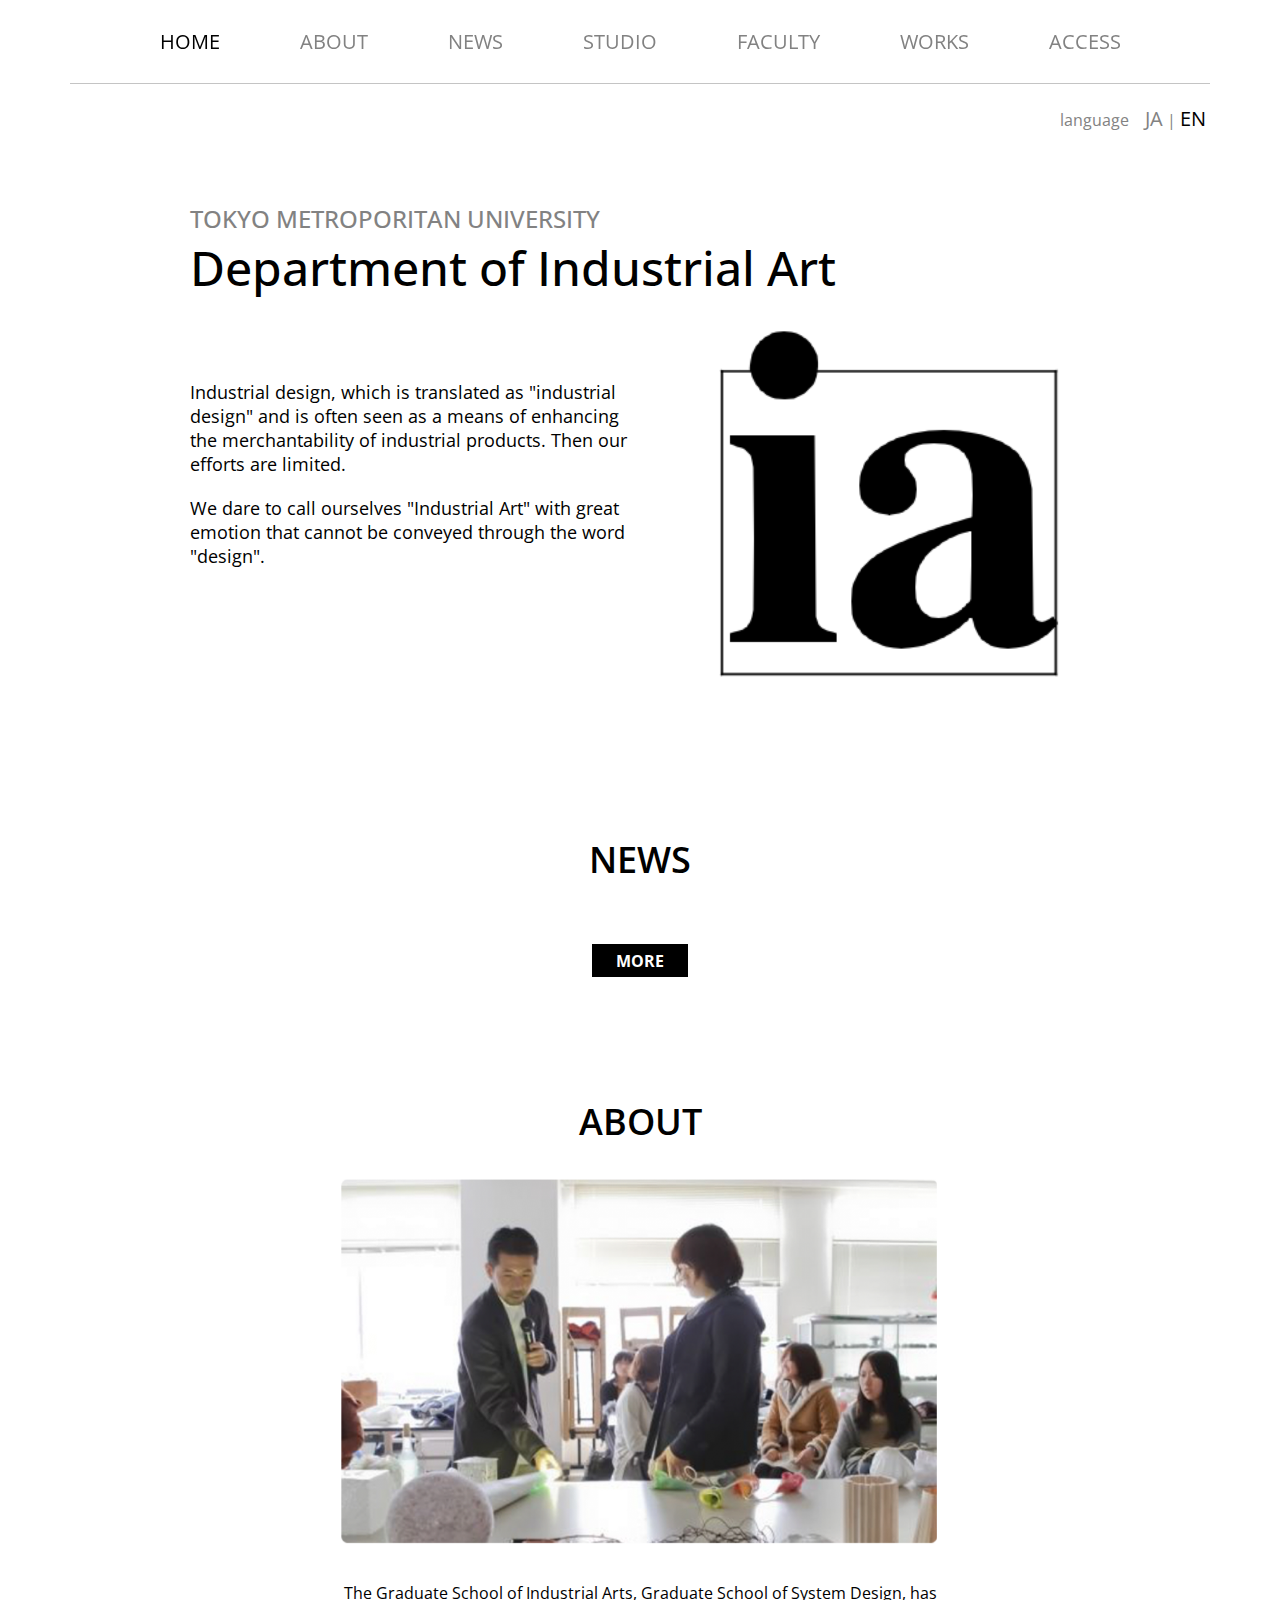
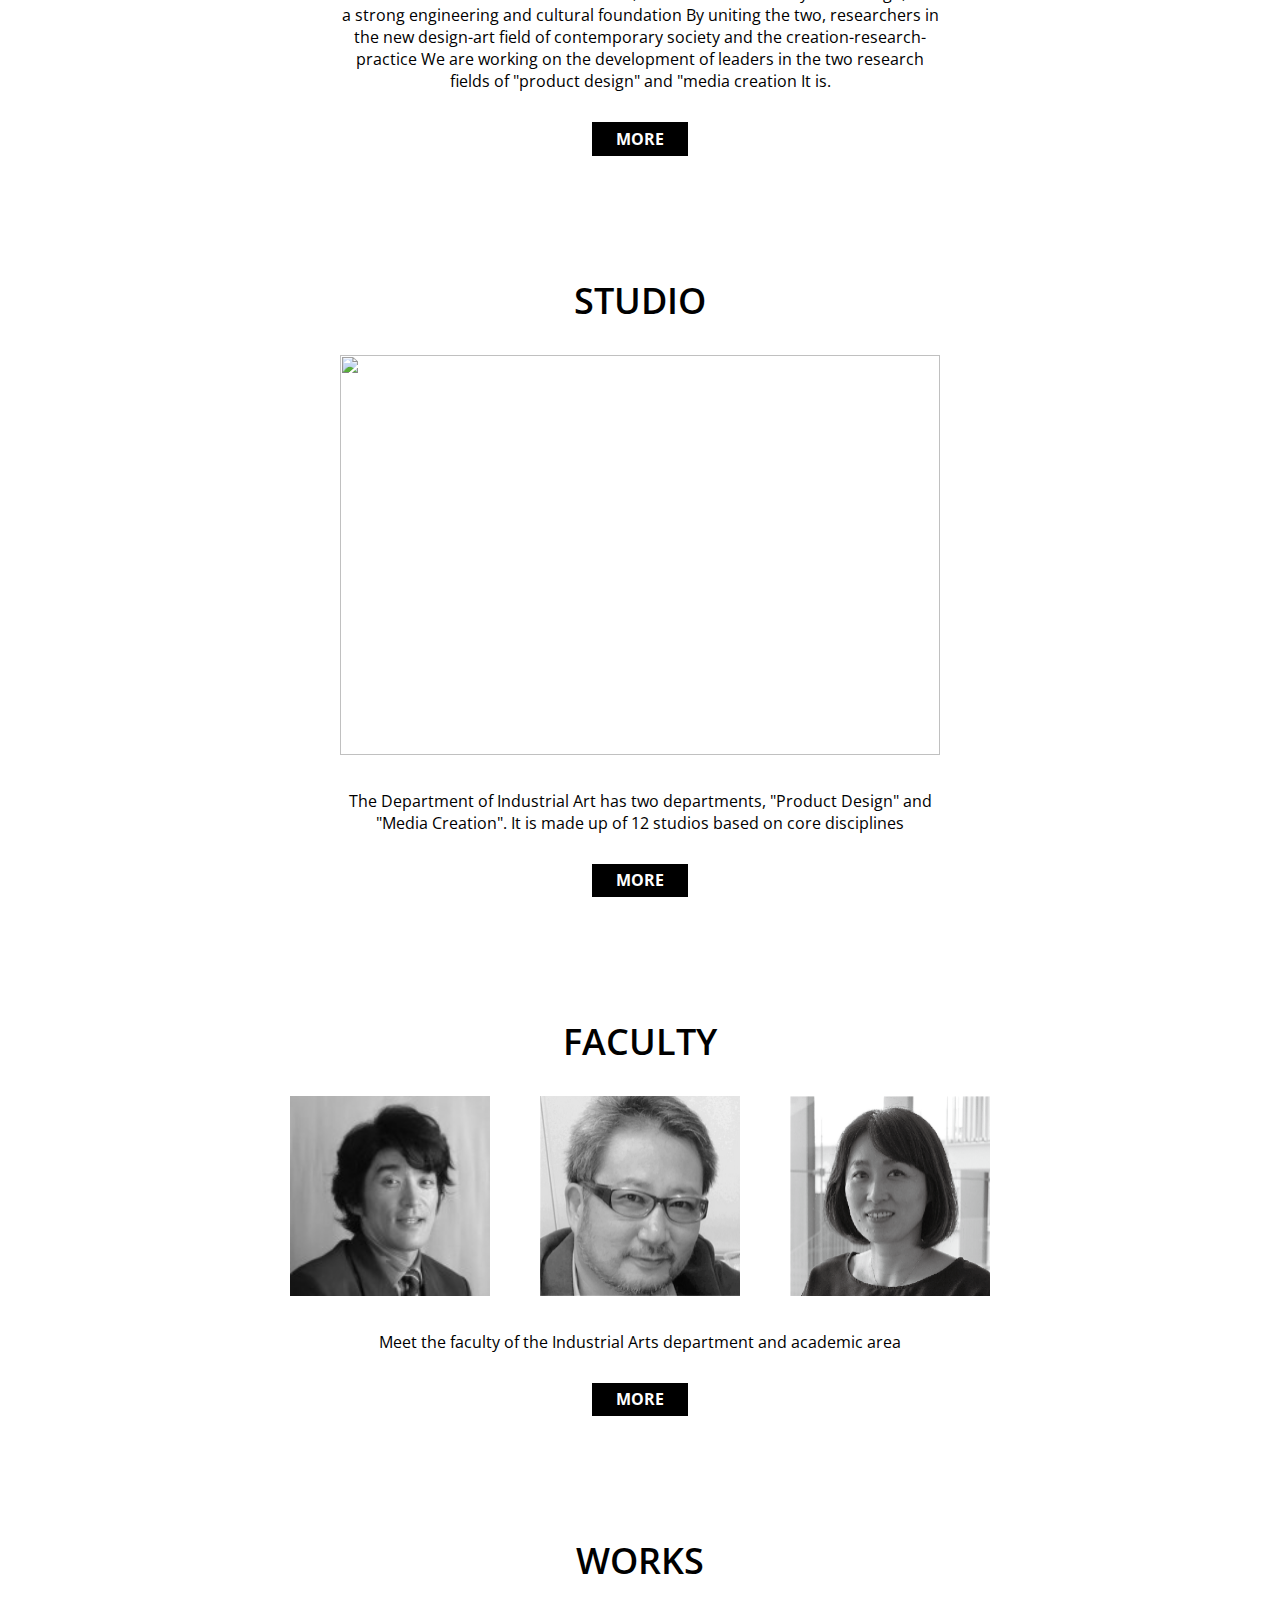
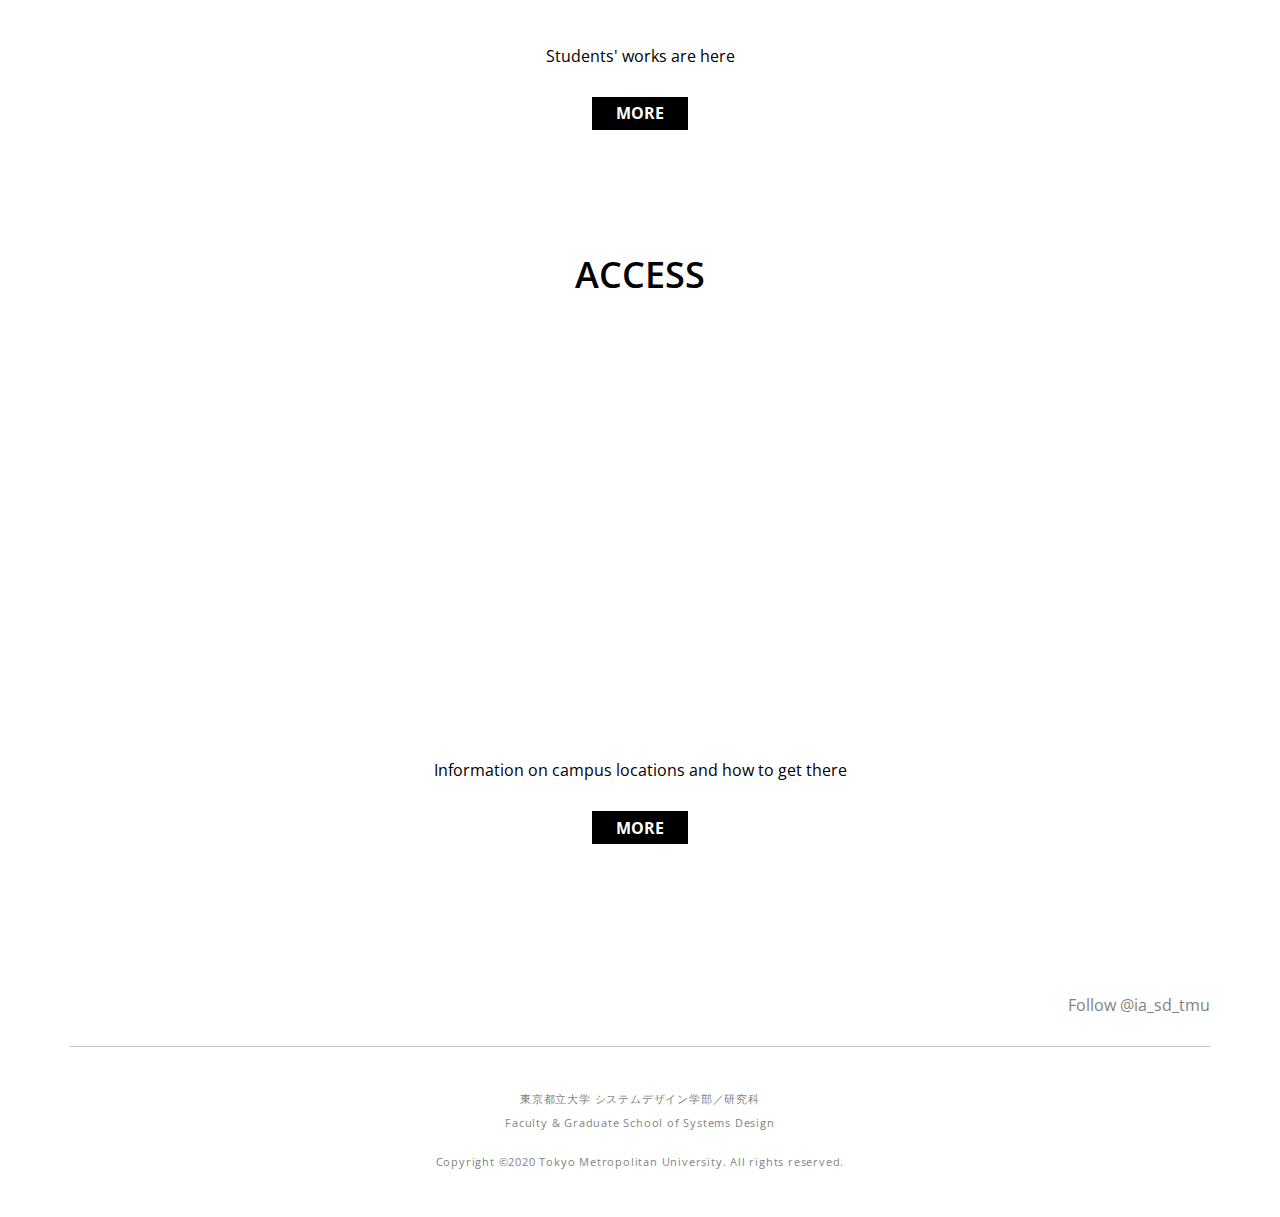
==== docs/index-en.html @ 3c2b4527 "Initial commit" ====
<!DOCTYPE html>
<html lang="ja">

<head prefix="og: http://ogp.me/ns# fb: http://ogp.me/ns/fb# website: http://ogp.me/ns/websaite#">
  <meta charset="utf-8">
  <title>Tokyo Metoroporitan University Department of Industrial Art</title>
  <link rel="stylesheet" href="styles/styles.css">
  <link rel="stylesheet" href="styles/news.css">
  <link rel="stylesheet" href="styles/home.css">

  <meta property="og:url" content="https://sumikko-mountain.github.io/redesign-ia/" />
  <meta property="og:type" content="website" />
  <meta property="og:title" content="東京都立大学インダストリアルアート学科" />
  <meta property="og:description" content="東京都立大学インダストリアルアート学科のオリジナルサイトです。在学生が制作・運営をしています。" />
  <meta property="og:site_name" content="東京都立大学インダストリアルアート学科" />
  <meta property="og:image" content="http://industrial-art.sd.tmu.ac.jp/images/studio-images/vc1.jpg" />

  <meta property="fb:app_id" content="278510070190115" />

  <meta name="twitter:card" content="summary_large_image" />
  <meta name="twitter:site" content="@ia_sd_tmu" />
  <meta name="twitter:player" content="@ia_sd_tmu" />
  <!--favicon-->
  <link rel="icon" href="./img/favicon.ico" />
  <link rel="apple-touch-icon" href="./img/favicons/apple-touch-icon-180x180.png" sizes="180x180">
  <link rel="icon" type="image/png" href="./img/favicons/android-chrome-192x192.png" sizes="192x192">

  <meta name="viewport" content="initial-scale=1,maximum-scale=1,user-scalable=no" />
  <script src="https://api.mapbox.com/mapbox-gl-js/v1.11.0/mapbox-gl.js"></script>
  <link href="https://api.mapbox.com/mapbox-gl-js/v1.11.0/mapbox-gl.css" rel="stylesheet" />
  <script src=" js/lottie.min.js"></script>
</head>

<body>
  <main>

    <header id="header" class="header">
      <ul class="nav-list">
        <li class="nav-list-item"><a class="here" href="./index-en.html">HOME</a></li>
        <li class="nav-list-item"><a href="./about-en.html">ABOUT</a></li>
        <li class="nav-list-item"><a href="./news-en.html">NEWS</a></li>
        <li class="nav-list-item"><a href="./studio-en.html">STUDIO</a></li>
        <li class="nav-list-item"><a href="./faculty-en.html">FACULTY</a></li>
        <li class="nav-list-item"><a href="./works-en.html">WORKS</a></li>
        <li class="nav-list-item"><a href="./access-en.html">ACCESS</a></li>
      </ul>
    </header>

    <section class="contents" style="opacity: 1;">

      <div class="language">
        <span id="language-text">language</span><a href="./index.html">JA</a><span>|</span><a class="here"
          href="./index_en.html">EN</a>
      </div>

      <div class="top-title">
        <h4>TOKYO METROPORITAN UNIVERSITY</h4>
        <h1>Department of Industrial Art</h1>
      </div>

      <!--introduction-->

      <div id="introduction">
        <div id="intro-sentense">
          <p>Industrial design, which is translated as "industrial design" and is often seen as a means of enhancing the
            merchantability of industrial products. Then our efforts are limited.</p>
          <p>We dare to call ourselves "Industrial Art" with great emotion that cannot be conveyed through the word
            "design".</p>
        </div>
        <div id="top-logo-image">
          <p><img src="./img/relogo.png" width=400px height=auto>
        </div>

      </div>



      <!--NEWS-->
      <div class="eachSection">
        <h2 class="sectionTitle">NEWS</h2>


        <div class="flexBox_topNews" id="newsDiv"></div>

        <div class="moreButton">
          <a href="./news-en.html" class="btn-flat-simple">MORE</a>
        </div>
      </div>

      <!--ABOUT-->
      <div class="eachSection">
        <h2 class="sectionTitle">ABOUT</h2>

        <div class="top-img">
          <img src="./img/currentSite_imgs/about/newreserch.png" width=600px></div>
        <p class="sectionDescription">
          The Graduate School of Industrial Arts, Graduate School of System Design, has a strong engineering and
          cultural foundation By uniting the two, researchers in the new design-art field of contemporary society and
          the creation-research-practice We are working on the development of leaders in the two research fields of
          "product design" and "media creation It is.
        </p>
        <div class="moreButton">
          <a href="./about-en.html" class="btn-flat-simple">MORE</a>
        </div>
      </div>


      <!--STUDIO-->
      <div class="eachSection">
        <h2 class="sectionTitle">STUDIO</h2>
        <div class="top-img">


          <div class="studio-slide">
            <img id="studioShow-1" class="fadeout" style="position:absolute;"
              src="https://industrial-art.sd.tmu.ac.jp/images/studio-images/ed1.png" width="600" height="400">
            <img id="studioShow-2" class="fadein" src="https://industrial-art.sd.tmu.ac.jp/images/studio-images/es2.png"
              width="600" height="400">
          </div>

        </div>
        <p class="sectionDescription">The Department of Industrial Art has two departments, "Product Design" and "Media
          Creation". It is made up of 12 studios based on core disciplines</p>
        <div class="moreButton"><a href="./studio-en.html" class="btn-flat-simple">MORE</a></div>
      </div>
      <!--FACULTY -->
      <div class="eachSection">
        <h2 class="sectionTitle">FACULTY</h2>

        <div class="faculty-slide-container">
          <div class="faculty-slide">
            <img id="idshow1-1" class="fadeout" style="position:absolute;"
              src="./img/currentSite_imgs/faculty/kusumi.jpg" width="200" height="200">
            <img id="idshow1-2" class="fadein" src="./img/currentSite_imgs/faculty/kusumi.jpg" width="200" height="200">
          </div>

          <div class="faculty-slide">
            <img id="idshow2-1" class="fadeout" style="position:absolute;"
              src="./img/currentSite_imgs/faculty/kusumi.jpg" width="200" height="200">
            <img id="idshow2-2" class="fadein" src="./img/currentSite_imgs/faculty/kusumi.jpg" width="200" height="200">
          </div>

          <div class="faculty-slide">
            <img id="idshow3-1" class="fadeout" style="position:absolute;"
              src="./img/currentSite_imgs/faculty/kusumi.jpg" width="200" height="200">
            <img id="idshow3-2" class="fadein" src="./img/currentSite_imgs/faculty/kusumi.jpg" width="200" height="200">
          </div>

        </div>


        <p class="sectionDescription">Meet the faculty of the Industrial Arts department and academic area</p>

        <div class="moreButton">
          <a href="./faculty-en.html" class="btn-flat-simple">MORE</a>
        </div>
      </div>

      <!--WORKS-->
      <div class="eachSection">
        <h2 class="sectionTitle">WORKS</h2>
        <div class="flexBox_topWorks" id="worksDiv"></div>
        <p class="sectionDescription">Students' works are here</p>
        <div class="moreButton">
          <a href="./works-en.html" class="btn-flat-simple">MORE</a>
        </div>

      </div>

      <!--ACCESS-->
      <div class="eachSection">
        <h2 class="sectionTitle">ACCESS</h2>
        <div id="accessMapcantainer">
          <div id="map"></div>
        </div>
        <p class="sectionDescription">Information on campus locations and how to get there</p>
        <script>
          mapboxgl.accessToken = 'pk.eyJ1IjoibW9lY28wOSIsImEiOiJja2JjZjEweDQwMWFoMnJud2N6M3N4Z2c2In0.cfn_JZgFwQgheoCiYBgFZQ';
          var map = new mapboxgl.Map({
            container: 'map',
            style: 'mapbox://styles/moeco09/ckbftkk4s1ufj1jmtr4hw3c6u',
            center: [139.366468, 35.661579],
            zoom: 15
          });

          var marker = new mapboxgl.Marker()
            .setLngLat([139.366468, 35.661579])
            .addTo(map);

        </script>
        <div class="moreButton">
          <a href="./access-en.html" class="btn-flat-simple">MORE</a>
        </div>
      </div>


      <div class="ia-twitter">
        <a href="https://twitter.com/ia_sd_tmu?ref_src=twsrc%5Etfw" class="twitter-follow-button" data-lang="en"
          data-show-count="false">Follow @ia_sd_tmu</a>
        <script async src="https://platform.twitter.com/widgets.js" charset="utf-8"></script>
      </div>

      <footer>
        <section class="en">
          <p class="ja">東京都立大学 システムデザイン学部／研究科</p>
          <p class="sd">Faculty &amp; Graduate School of Systems Design</p><a class="sd"
            href="https://www.tmu.ac.jp/">Copyright ©2020 Tokyo Metropolitan University. All rights reserved.</a>
        </section>
      </footer>
    </section>
  </main>

  <!--topに戻る-->
  <div id="js-scroll-fadein" class="js-scroll-fadein arrow">
    <img id="view" src="./img/icon/GOtoTOP/GOtoTOP_icon_White.png" width=80px height=auto>

  </div>


  <!--最後にJSの読み込み　getElementとかCreateとかしてるから最後じゃないとまずいの-->
  <script src="js/home-en.js"></script>
  <script src="js/index.js"></script>

</body>

</html>
---- docs/styles/styles.css ----
/*ここから共通設定*/
 @charset "UTF-8";


 @import url('https://fonts.googleapis.com/css2?family=M+PLUS+1p:wght@100;300;400;500;700;800;900&display=swap');
 @import url('https://fonts.googleapis.com/css2?family=Open+Sans:wght@300;400;600;700;800&display=swap');

 /* http://meyerweb.com/eric/tools/css/reset/ 
    v2.0 | 20110126
    License: none (public domain)
 */
 
 /*デフォルトの設定があるとスタイリング時にわかりにくいので、こちらとりあえず削除します*/
 html, body, div, span, applet, object, iframe,
 h1, h2, h3, h4, h5, h6, p, blockquote, pre,
 a, abbr, acronym, address, big, cite, code,
 del, dfn, em, img, ins, kbd, q, s, samp,
 small, strike, strong, sub, sup, tt, var,
 b, u, i, center,
 dl, dt, dd, ol, ul, li,
 fieldset, form, label, legend,
 table, caption, tbody, tfoot, thead, tr, th, td,
 article, aside, canvas, details, embed,
 figure, figcaption, footer, header, hgroup,
 menu, nav, output, ruby, section, summary,
 time, mark, audio, video {
   margin: 0;
   padding: 0;
   border: 0;
   font-size: 100%;
   font: inherit;
   vertical-align: baseline; }
 
 /* HTML5 display-role reset for older browsers */
 article, aside, details, figcaption, figure,
 footer, header, hgroup, menu, nav, section {
   display: block; }
 
 
 /*各種見出しとかタグのデフォルト設定*/
 h1 {
     font-size: 48px;
     font-weight: 300;
     color: #000;
   }

   h2.sectionTitle {
       font-weight: 600;
       font-size: 36px;
       color: #000;
       margin:20px 0 30px 0;
     }
   h1.page-title{
    margin-bottom:40px;
    float: left;
   }

   .page-description{
     display:inline-block;
     margin: 30px 0px 0 40px;
     color:#646464;
  
   }
   /*  p{
       font-size: 16px;
     }*/
     ol, ul {
         list-style: none; 
     }
     a { 
         text-decoration: none ;
         cursor: pointer;
     }
 
     a:link {
      color: #828282;
    }
     a:visited {
      color:#828282;
    }
     a:hover {
      color:#000;
      cursor: pointer;
    }
     a:active {
      color:#C4C4C4;
    }

/*ボタンのスタイルだけリンクが白なので*/
     .moreButton > a.btn-flat-simple {
      color: #fff;
     }
       .btn-flat-simple {
         position: relative;
         display: inline-block;
         font-weight: bold;
         padding: 0.35em 1.5em;
         text-decoration: none;
         color: #fff;
         background: #000;
         transition: .4s;
        
       }
       
       .btn-flat-simple:hover {
      opacity:0.7;
         color:#fff;
       }
     
       .moreButton{
         text-align: center;
         margin: 30px 0;
       }
 
 
 body{
  background-color:#ffffff;
  margin: 0px auto;
  
  font-family: 'Open Sans',"Hiragino Kaku Gothic ProN", "ヒラギノ角ゴ ProN W3",sans-serif;
 max-width:1200px;
 
  }
 
  
  footer {
    border-top: 1px solid #c4c4c4;
     position: relative;
    /* display: table;*/
     width: 100%;
     height: 120px;
     bottom: 0px;
     justify-content: center;
     text-align: center;
     line-height: 1.5em;
     letter-spacing: 0.8px;
     margin: 30px 0 0 0;
     padding: 40px 0 0 0;
     color: #828282; 
    }
     footer p.sd {
       font-size:8pt;
       margin-bottom: 13px; 
      }
     footer p.ja {
       font-size:8pt; 
      }
     footer a {
       text-decoration: none; 
      }
       footer a.sd {
        font-size:8pt;
       }
         footer a.sd:visited {
           color: #828282; 
          }
         footer a.sd:link {
           color: #828282; 
          }
 
  .float-clear{
     clear:both;
 }


 /*グロナビ　ヘッダーのスタイル*/



 header {
     text-align: center;
     border-bottom: 1px solid #c4c4c4;
    max-width:1140px;
    width: 100%;
    margin:0 auto;
    z-index:10;
    background-color: rgba(255,255,255,0.7);
   }
   
   .nav-list{
     text-align: center;
     padding: 20px 0;
     margin: 0 auto;
     

   }
 
   .nav-list-item{
     list-style: none;
     display: inline-block;
     margin: 0 30px;
     font-size: 20px;
     padding: 8px;
   }
   .nav-list-item >a{

  }
   

   /*グロナビのうち現在いる親の階層　を黒くする*/
.nav-list-item >a.here{
  color:#000;
}
 



  /*headerのスクロールに応じて現れる*/
 
  .header {
    position: fixed;
   

  }
  .header {
    -webkit-transform: translateY(0);
    transform: translateY(0);
  }
  
  .header--unpinned {
    -webkit-transform: translateY(-150%);
    transform: translateY(-150%);
  }

  .header {
    -webkit-transition: -webkit-transform .4s ease;
    transition: -webkit-transform .4s ease;
    transition: transform .4s ease;
    transition: transform .4s ease, -webkit-transform .4s ease;
  }


/*言語のスタイル*/
.language{
 max-width:1140px;
   text-align: right;
   color: #828282;
   position:relative;
   margin-bottom: 70px;
 }
#language-text{
  font-size:16px;
  margin-right:12px;
}

 .language>a.here{
  color:#000;
 }

 .language>a{
  margin: 0 4px;
  font-size: 20px;

 }



 main{
  padding: 0px 30px 10px 30px;
 }

   /*headr意外を取り囲む*/
 
 .contents {
    /* min-height: 500px;*/
     background-color: #FFF;
     padding-top:105px;
     animation: fadeIn 3s ease 0s 1 normal;
     -webkit-animation: fadeIn 3s ease 0s 1 normal;
   
 }
 
 
     .scroll-top {
         position: fixed;
         width: 100px;
         height: 50px;
         bottom: 40px;
         right: 40px;
         cursor: pointer;
         z-index: 100;
         text-align: center;
      }
         .scroll-top img {
           width: 30px;
           height: auto; 
         }
         .scroll-top p {
           font-size: 17px;
           color: #535353;
           font: bold 15pt "Helvetica Neue", Helvetica, Arial, sans-serif;
           letter-spacing: 0.5px;
           padding-top: 8px; 
         }
 

  /*topにもどる*/
  .js-scroll-fadein {
  transition: opacity 1s;
  visibility: hidden;
  opacity: 0;
}
.js-scroll-fadein.is-fadein {
  visibility: visible;
  opacity: 1;
}

/*--------------------------------
  arrow
--------------------------------*/
.arrow {
  position: fixed;
  right: 16px;
  bottom: 12px;
  color: #fff;
  cursor: pointer;
  padding: 20px;
  transition: all 0.2s ease-in-out;
}
.arrow:hover {
  opacity: 0.8;
  bottom: 15px;
  -webkit-filter: drop-shadow(3px 3px 3px #828282);
}
.arrow:before, .arrow:after {
}

/*
.arrow:before {
  top: 11px;
}
.arrow:after {
  top: 21px;
}*/




.ia-twitter{
text-align: right;
padding:30px 0 0 0;

}
---- docs/styles/news.css ----
/*ここからnews*/

.card {
    width: 250px;
    background: #fff;
   /* border-radius: 5px;*/
    /*box-shadow: 0 2px 5px #ccc;*/
    border: solid 1px #828282;
    margin-bottom:60px;
    position: relative;
  }
  .card a{
    position: absolute;
    top: 0;
    left: 0;
    height:100%;
    width: 100%;
}

.card :hover{
 cursor: pointer;
 opacity: 0.1;
 background-color: #000000;

}
  .card-img {
    /*border-radius: 5px 5px 0 0;*/
    max-width: 100%;
    height: 250px;
    width:auto;
  }
  .card-content {
    padding: 20px;
  }
  .card-title {
    font-size: 16px;
    margin-bottom: 20px;
    text-align: center;
    font-weight: 600;
    color: #000;
  }
  .card-text {
    color: #646464;
    font-size: 14px;
    line-height: 1.5;
    margin-bottom:14px;
  }

  .card-meta {
    border-top: 1px solid #c4c4c4;
    padding:12px 0 0 0;
  }
 

  .tag{
      padding:4px 0px;
      background-color: #fff;
      color:#333;
      /*border: solid 1px #000000;*/
      font-size:12px;
      display:inline-block;
   
  }
.update-date{
    padding:3px 0px;
    background-color: #fff;
    color:#333;
    /*border: solid 1px #000000;*/
    font-size:12px;
    display:inline-block;
    float:right;
   
}
  .flexBox {

    display: flex;
    flex-wrap: wrap;
    justify-content: space-between;
    margin: 0;
    width:1140px;
    /*align-items: flex-start;*/

  }
---- docs/styles/home.css ----
/*style for HOME*/
  .top-title{
    max-width:900px;
    margin: 0 auto;
  }
 .sectionTitle{
     text-align: center;
 }
 
   
 .eachSection{/*各セクション間の余白*/
     margin:  120px 0; 
 
   }
     
 .top-title > h4{
   font-size:24px;
   font-weight: 500;
   color: #828282;
 }

      
 .top-title > h1{
  font-size:48px;
  font-weight: 500;
}

 .top-img{
     margin:0 auto;
     text-align: center;
 }
 .sectionDescription{
     text-align: center;/*1行ものには必要*/
     margin: 30px auto;
     width:600px;
 }
 
 /*出だし*/
   #introduction{
     margin:  10px auto 0 auto;
     width:900px;
     display:flex;
   }
 
 #intro-sentense{
 font-size: 18px;
 padding: 70px 40px 0px 0px;
 width:460px;
 
 }
 
 #intro-sentense > p{
 margin-bottom:20px;
 font-size:18px;
  }
  

 #top-logo-image{
     display:inline-block;
 }
 
 
 /*news*/
 .flexBox_topNews {

  display: flex;
  flex-wrap: wrap;
  justify-content: space-between;
  margin: 0 auto;
  max-width:900px;

}


 /*faculty*/
  /*教員画像のスライドショー*/
  .faculty-slide-container{
    max-width:700px;
   margin:0 auto;/*コンテナ自身の中央揃え*/
   display:flex;
   justify-content:space-between;
   
    }
   
    .faculty-slide{
   width:200px;
   
    }
    .fadeout{
     opacity: 0;
     transition: 3s ease-in-out;
     -webkit-transition: 3s ease-in-out;
     }
     .fadein{
     opacity: 1;
     transition: 3s ease-in-out;
     -webkit-transition: 3s ease-in-out;
     }
 

     /*Works*/

     p.a-work{
       width:180px;
     
      
     }
     img.work-img {
      width : 180px;
     height : 180px;
     object-fit: cover;/*アスペ比を変えずにトリミング*/
       display:inline-block;
       margin-bottom:20px

     }

     .flexBox_topWorks{
      max-width:800px;
      margin: 0 auto;
       display:flex;
       flex-wrap: wrap;
       justify-content:space-between;
     }

 /*Aceess*/
 
 #accessMapcantainer{
     
 }
 #map { 
     width: 600px;
     height: 400px;
     margin:0 auto;
 }
 





 /*------------ローディングアニメーション-------*/
 .loadingContainer{
  position: fixed;
  top: 0;
  left: 0;
  width: 100vw;
  height: 100vh;
  z-index: 9999;
  -webkit-transition: all 2.2s ease; /* 1.2秒でフェードアウト */
          transition: all 2.2s ease;
  color: #fff; /* ローディングアニメーションカラー */
  background-color: #fff; /* 背景カラー */
}




/* ローディング表示を消すための定義 */
.loadingContainer.loaded{
  opacity:0;
  visibility:hidden;
  pointer-events:none;
}





/* ローディングアニメーション 中央揃えに*/
.loadPosition {
  position: absolute;
  top: 50%;
  left: 50%;
  -webkit-transform: translate(-50%, -50%);
          transform: translate(-50%, -50%);
  -webkit-transform-origin: center;
          transform-origin: center;
  width: 520px;
  height:520px;
}
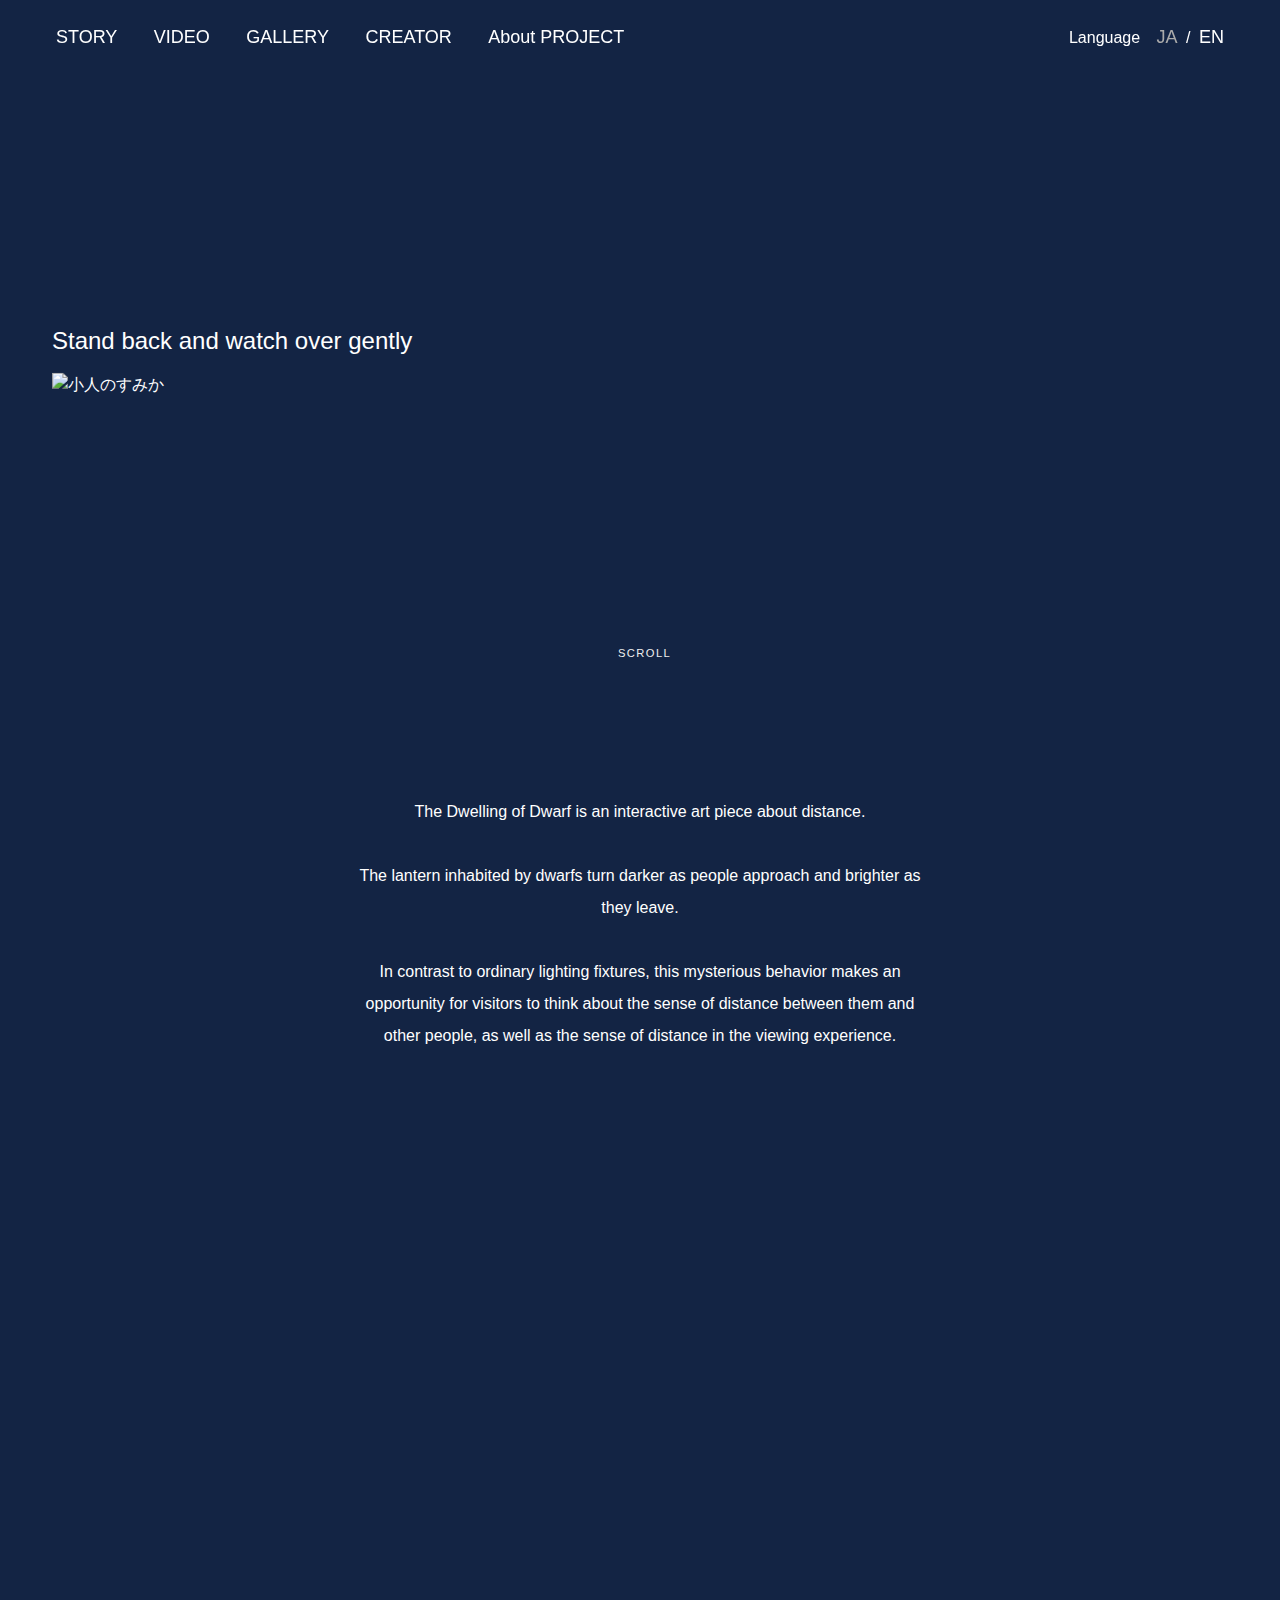
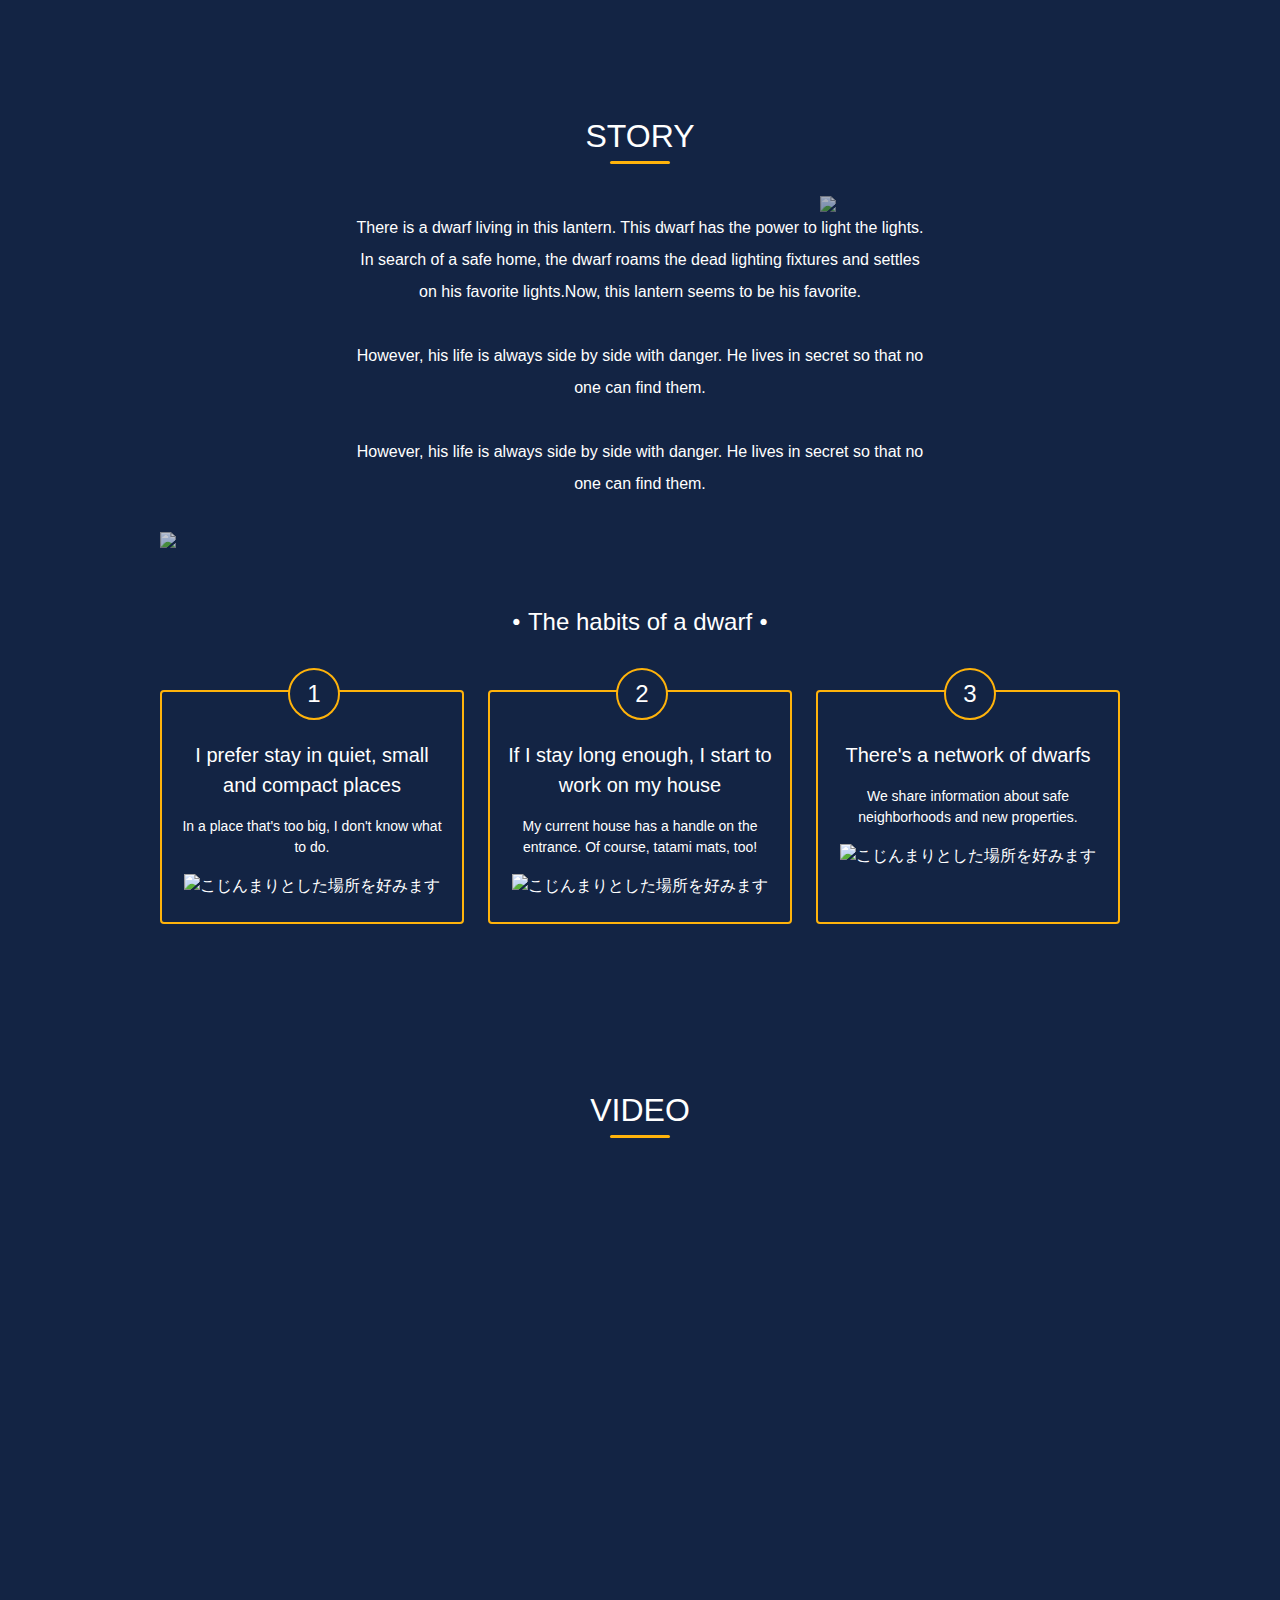
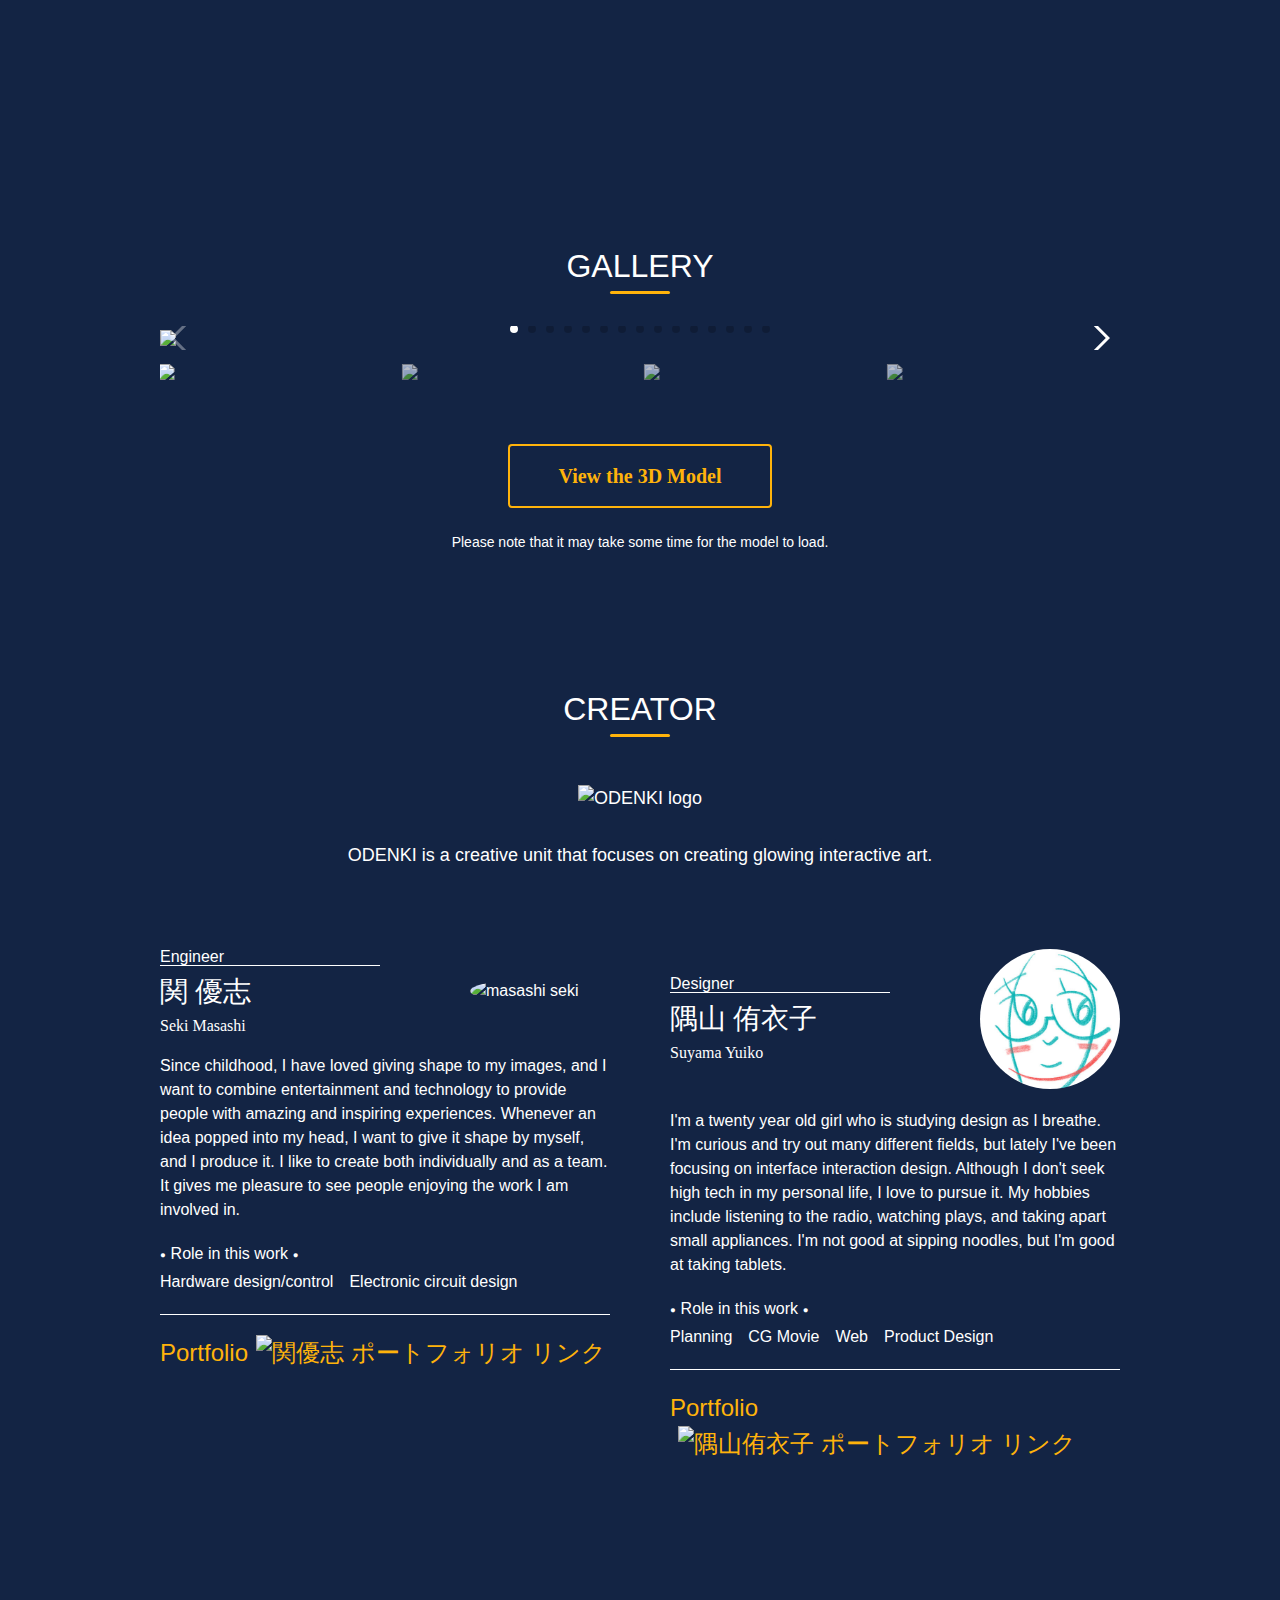
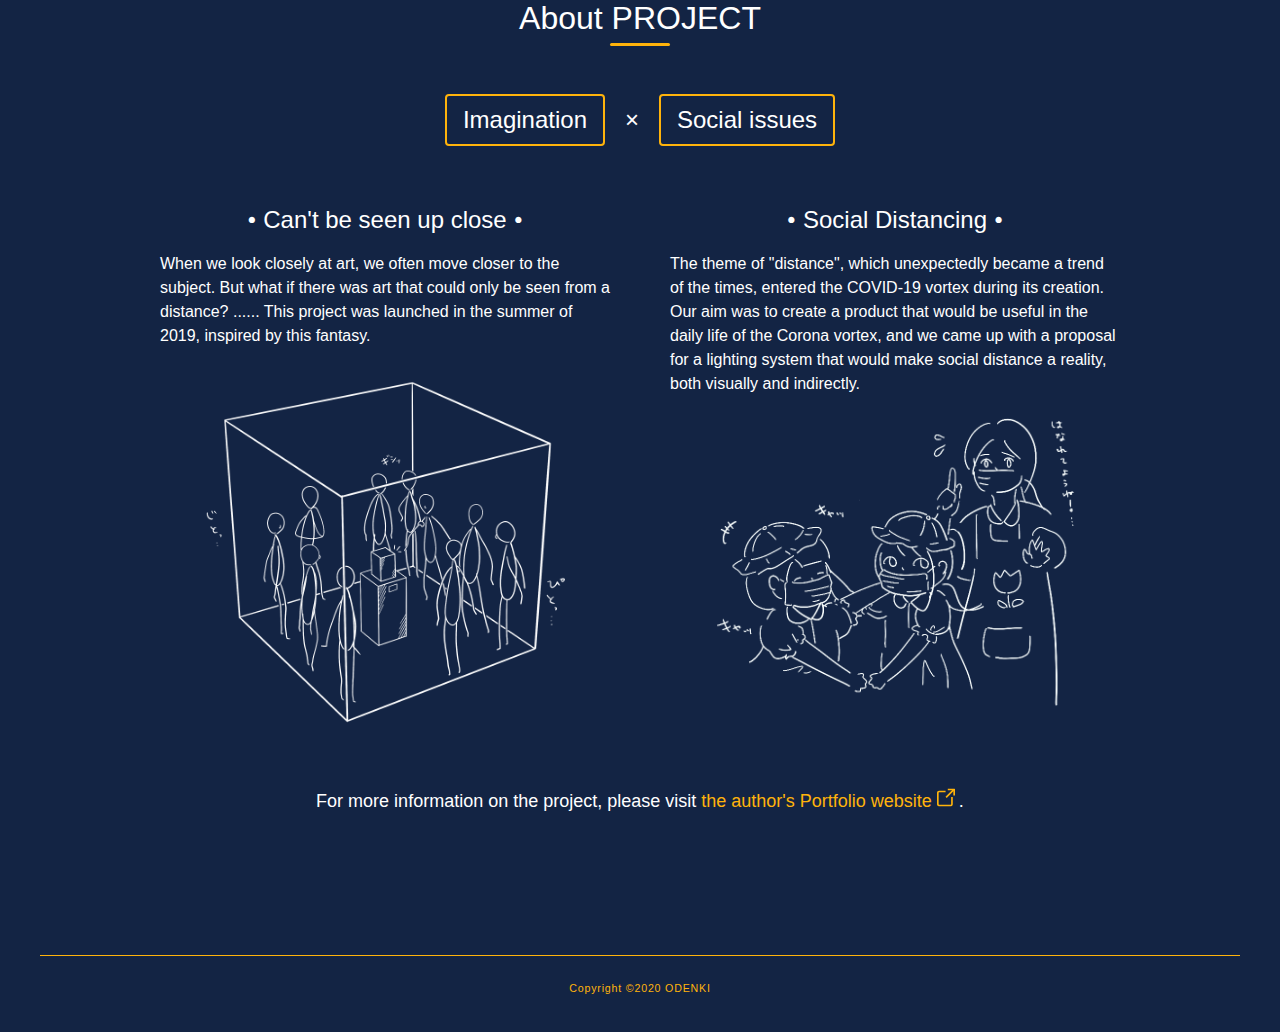
==== commit 78a03045: "英語対応" ====
--- a/docs/index-en.html
+++ b/docs/index-en.html
@@ -1,226 +1,468 @@
 <!DOCTYPE html>
 <html lang="ja">
 
-<head prefix="og: http://ogp.me/ns# fb: http://ogp.me/ns/fb# website: http://ogp.me/ns/websaite#">
-  <meta charset="utf-8">
-  <title>Tokyo Metoroporitan University Department of Industrial Art</title>
-  <link rel="stylesheet" href="styles/styles.css">
-  <link rel="stylesheet" href="styles/news.css">
-  <link rel="stylesheet" href="styles/home.css">
-
-  <meta property="og:url" content="https://sumikko-mountain.github.io/redesign-ia/" />
-  <meta property="og:type" content="website" />
-  <meta property="og:title" content="東京都立大学インダストリアルアート学科" />
-  <meta property="og:description" content="東京都立大学インダストリアルアート学科のオリジナルサイトです。在学生が制作・運営をしています。" />
-  <meta property="og:site_name" content="東京都立大学インダストリアルアート学科" />
-  <meta property="og:image" content="http://industrial-art.sd.tmu.ac.jp/images/studio-images/vc1.jpg" />
-
-  <meta property="fb:app_id" content="278510070190115" />
-
-  <meta name="twitter:card" content="summary_large_image" />
-  <meta name="twitter:site" content="@ia_sd_tmu" />
-  <meta name="twitter:player" content="@ia_sd_tmu" />
-  <!--favicon-->
-  <link rel="icon" href="./img/favicon.ico" />
-  <link rel="apple-touch-icon" href="./img/favicons/apple-touch-icon-180x180.png" sizes="180x180">
-  <link rel="icon" type="image/png" href="./img/favicons/android-chrome-192x192.png" sizes="192x192">
-
-  <meta name="viewport" content="initial-scale=1,maximum-scale=1,user-scalable=no" />
-  <script src="https://api.mapbox.com/mapbox-gl-js/v1.11.0/mapbox-gl.js"></script>
-  <link href="https://api.mapbox.com/mapbox-gl-js/v1.11.0/mapbox-gl.css" rel="stylesheet" />
-  <script src=" js/lottie.min.js"></script>
+<head prefix="og: http://ogp.me/ns# fb: http://ogp.me/ns/fb# website: http://ogp.me/ns/website#">
+    <meta charset="utf-8">
+    <title>The Dwelling of Dwarf | ODENKI</title>
+    <link rel="stylesheet" href="styles/swiper.min.css">
+    <link rel="stylesheet" href="styles/styles.css">
+    <link rel="stylesheet" href="styles/header.css">
+    <meta property="og:url" content="https://sumikko-mountain.github.io/the-dwelling-of-dwarf/index-en.html" />
+    <meta property="og:type" content="website" />
+    <meta property="og:title" content="The Dwelling of Dwarf | ODENKI" />
+    <meta property="og:description" content="This is the introduction web site of 'The Dwelling of Dwarf'" />
+    <meta property="og:site_name" content="The Dwelling of Dwarf" />
+    <meta property="og:image" content="http://drive.google.com/uc?export=view&id=1J8R47Rl4eun4Mq2E51QcaLqMOpoLp362" />
+    <meta property="fb:app_id" content="4544812775591364" />
+
+    <meta name="twitter:card" content="summary_large_image" />
+    <meta name="twitter:site" content="@odenki_lab" />
+    <meta name="twitter:player" content="@odenki_lab" />
+    <!--favicon-->
+    <link rel="icon" href="./img/favicon.ico" />
+    <link rel="apple-touch-icon" href="./img/favicons/apple-touch-icon-180x180.png" sizes="180x180">
+    <link rel="icon" type="image/png" href="./img/favicons/android-chrome-192x192.png" sizes="192x192">
+
+    <meta name="viewport" content="initial-scale=1,maximum-scale=1,user-scalable=no" />
+    <!--font-->
+    <script type="text/javascript"
+        src="//typesquare.com/3/tsst/script/ja/typesquare.js?5f212f1631a04631a9715ceee90393a3" charset="utf-8"></script>
+    <!--JS-->
+    <script src="./js/swiper.min.js"></script>
+    <script src="https://code.jquery.com/jquery-3.5.1.min.js"
+        integrity="sha256-9/aliU8dGd2tb6OSsuzixeV4y/faTqgFtohetphbbj0=" crossorigin="anonymous"></script>
+
 </head>
 
 <body>
-  <main>
-
-    <header id="header" class="header">
-      <ul class="nav-list">
-        <li class="nav-list-item"><a class="here" href="./index-en.html">HOME</a></li>
-        <li class="nav-list-item"><a href="./about-en.html">ABOUT</a></li>
-        <li class="nav-list-item"><a href="./news-en.html">NEWS</a></li>
-        <li class="nav-list-item"><a href="./studio-en.html">STUDIO</a></li>
-        <li class="nav-list-item"><a href="./faculty-en.html">FACULTY</a></li>
-        <li class="nav-list-item"><a href="./works-en.html">WORKS</a></li>
-        <li class="nav-list-item"><a href="./access-en.html">ACCESS</a></li>
-      </ul>
+
+
+
+
+    <!-- header -->
+    <header class="header" id="head_wrap">
+        <div class="inner">
+            <div id="mobile-head">
+
+                <div id="nav-toggle">
+                    <div>
+                        <span></span>
+                        <span></span>
+                        <span></span>
+                    </div>
+                </div>
+            </div>
+            <nav id="global-nav">
+                <ul class="menus">
+                    <li class="menu"><a href="#story">STORY</a></li>
+                    <li class="menu"><a href="#video">VIDEO</a></li>
+                    <li class="menu"><a href="#gallery">GALLERY</a></li>
+                    <li class="menu"><a href="#creator">CREATOR</a></li>
+                    <li class="menu"><a href="#project">About PROJECT</a></li>
+                </ul>
+                <ul class="langu-menu">
+                    <li class="language last-menu">
+                        <div>
+                            <span id="language-menu">Language</span>
+                            <a id="inactive" class="language-choice" href="./index.html">JA</a>
+                            <span class="language-or">/</span>
+                            <a class="language-choice" href="./index-en.html">EN</a>
+                        </div>
+                    </li>
+
+                </ul>
+            </nav>
+        </div>
     </header>
-
-    <section class="contents" style="opacity: 1;">
-
-      <div class="language">
-        <span id="language-text">language</span><a href="./index.html">JA</a><span>|</span><a class="here"
-          href="./index_en.html">EN</a>
-      </div>
-
-      <div class="top-title">
-        <h4>TOKYO METROPORITAN UNIVERSITY</h4>
-        <h1>Department of Industrial Art</h1>
-      </div>
-
-      <!--introduction-->
-
-      <div id="introduction">
-        <div id="intro-sentense">
-          <p>Industrial design, which is translated as "industrial design" and is often seen as a means of enhancing the
-            merchantability of industrial products. Then our efforts are limited.</p>
-          <p>We dare to call ourselves "Industrial Art" with great emotion that cannot be conveyed through the word
-            "design".</p>
+    <!-- /header -->
+
+
+
+    <!-- hero background video -->
+    <div class="video-wrap">
+        <!-- video file -->
+        <video id="bg-video" src="./img/dwarf_webmovie_half.webm" poster="./img/dwarf_hero.jpg" autoplay loop></video>
+        <!-- <img id="bg-img" src="./img/dwarf_hero_sp.jpg" alt="小人のすみか">-->
+        <div class="sp-fv-bg">
+
         </div>
-        <div id="top-logo-image">
-          <p><img src="./img/relogo.png" width=400px height=auto>
+        <!-- contentss on video -->
+        <div class="on-video">
+            <div class="catch-copy">
+                <p class="copy">Stand back and watch over gently</p>
+                <img src="./img/andon_logo_wh.svg" alt="小人のすみか"></img>
+            </div>
+
         </div>
 
-      </div>
-
-
-
-      <!--NEWS-->
-      <div class="eachSection">
-        <h2 class="sectionTitle">NEWS</h2>
-
-
-        <div class="flexBox_topNews" id="newsDiv"></div>
-
-        <div class="moreButton">
-          <a href="./news-en.html" class="btn-flat-simple">MORE</a>
+        <div class="scrolldown"><span>SCROLL</span></div>
+
+    </div>
+
+
+    <main>
+
+        <section class="scrollbox1">
+
+            <div class="text-center">
+                <p class="en">
+                    The Dwelling of Dwarf is an interactive art piece about distance.
+                </p>
+                <p class="en">
+                    The lantern inhabited by dwarfs turn darker as people approach and brighter as they leave.
+                </p>
+                <p class="en">
+                    In contrast to ordinary lighting fixtures, this mysterious behavior makes an opportunity for
+                    visitors to think about the sense of distance between them and other people, as well as the sense of
+                    distance in the viewing experience.
+                </p>
+            </div>
+
+
+
+        </section>
+
+
+        <div class="parallax-bg">
+            <!--固定背景-->
         </div>
-      </div>
-
-      <!--ABOUT-->
-      <div class="eachSection">
-        <h2 class="sectionTitle">ABOUT</h2>
-
-        <div class="top-img">
-          <img src="./img/currentSite_imgs/about/newreserch.png" width=600px></div>
-        <p class="sectionDescription">
-          The Graduate School of Industrial Arts, Graduate School of System Design, has a strong engineering and
-          cultural foundation By uniting the two, researchers in the new design-art field of contemporary society and
-          the creation-research-practice We are working on the development of leaders in the two research fields of
-          "product design" and "media creation It is.
-        </p>
-        <div class="moreButton">
-          <a href="./about-en.html" class="btn-flat-simple">MORE</a>
+
+        <section class="one-section scrollbox2">
+
+            <h2><a class="section-title" name="story">STORY</a></h2>
+
+
+
+            <div class="story">
+                <img class="dwarf-lighting" src="./img/dwarf_lighting_wh.png">
+                <img class="dwarf-search" src="./img/dwarf_search_wh.png">
+
+                <div class="text-center story">
+                    <p class="en">
+                        There is a dwarf living in this lantern. This dwarf has the power to light the lights. In search
+                        of a safe home, the dwarf roams the dead lighting fixtures and settles on his favorite
+                        lights.Now, this lantern seems to be his favorite.
+                    </p>
+                    <p class="en">
+                        However, his life is always side by side with danger. He lives in secret so that no one can find
+                        them.
+                    </p>
+                    <p class="en">
+                        However, his life is always side by side with danger. He lives in secret so that no one can find
+                        them.
+                    </p>
+                </div>
+            </div>
+
+
+
+
+            <section class="habit">
+                <h3 class="habit-head"><span class="text_maru">●</span><span class="text_title">The habits of a
+                        dwarf</span><span class="text_maru">●</span></h3>
+
+
+                <div class="flexBox-habitat">
+
+                    <section class="card-habit">
+
+                        <div class="card-content">
+                            <h4 class="habit-title">I prefer stay in quiet, small and compact places</h4>
+                            <p class="habit-detail">
+                                In a place that's too big, I don't know what to do.
+                            </p>
+                            <img class="habit-img" src="img/dwarf_neatly_wh.png" alt="こじんまりとした場所を好みます">
+                        </div>
+
+                        <div class="maru">
+                            <span>1</span>
+                        </div>
+
+                    </section>
+
+
+                    <section class="card-habit">
+
+                        <div class="card-content">
+                            <h4 class="habit-title">If I stay long enough, I start to work on my house</h4>
+                            <p class="habit-detail">
+                                My current house has a handle on the entrance. Of course, tatami mats, too!<br>
+                            </p>
+                            <img class="habit-img" src="img/dwarf_carpenter_wh.png" alt="こじんまりとした場所を好みます">
+                        </div>
+
+                        <div class="maru">
+                            <span>2</span>
+                        </div>
+
+                    </section>
+
+
+                    <section class="card-habit">
+
+                        <div class="card-content">
+                            <h4 class="habit-title">There's a network of dwarfs</h4>
+                            <p class="habit-detail">
+                                We share information about safe neighborhoods and new properties.
+                            </p>
+                            <img class="habit-img" src="img/dwarf_network_wh.png" alt="こじんまりとした場所を好みます">
+                        </div>
+
+                        <div class="maru">
+                            <span>3</span>
+                        </div>
+
+                    </section>
+
+            </section>
+
+
+
+        </section>
+
+
+
+
+        <!--VIDEO-->
+        <section class="one-section">
+            <h2><a class="section-title" name="video">VIDEO</a></h2>
+            <div class="youtube-wrap">
+                <iframe width="800" height="450" src="https://www.youtube.com/embed/JTCc5haTbww" frameborder="0"
+                    allow="accelerometer; autoplay; encrypted-media; gyroscope; picture-in-picture"
+                    allowfullscreen></iframe>
+            </div>
+
+
+        </section>
+
+
+        <!--GALLERY-->
+        <section class="one-section">
+            <h2><a class="section-title" name="gallery">GALLERY</a></h2>
+
+
+            <div class="sample sample06">
+                <div class="swiper-container main">
+                    <div class="swiper-wrapper">
+                        <div class="swiper-slide"><img src="./img/gallery/01_IMG_1844_edit.jpg"></div>
+                        <div class="swiper-slide"><img src="./img/gallery/02_IMG_1835_edit.jpg"></div>
+                        <div class="swiper-slide"><img src="./img/gallery/03_IMG_1994_edit.jpg"></div>
+                        <div class="swiper-slide"><img src="./img/gallery/04_IMG_2103_edit.jpg"></div>
+                        <div class="swiper-slide"><img src="./img/gallery/05_IMG_2032_edit.jpg"></div>
+                        <div class="swiper-slide"><img src="./img/gallery/06_IMG_2113_edit.jpg"></div>
+                        <div class="swiper-slide"><img src="./img/gallery/07_IMG_0069_edit.jpg"></div>
+                        <div class="swiper-slide"><img src="./img/gallery/08_IMG_0078_edit.jpg"></div>
+                        <div class="swiper-slide"><img src="./img/gallery/09_IMG_0072_edit.jpg"></div>
+                        <div class="swiper-slide"><img src="./img/gallery/10_S__4694038_edit.jpg"></div>
+                        <div class="swiper-slide"><img src="./img/gallery/11_IMG_1052_edit.jpg"></div>
+                        <div class="swiper-slide"><img src="./img/gallery/12_IMG_1112_edit.jpg"></div>
+                        <div class="swiper-slide"><img src="./img/gallery/13_IMG_1403_edit.jpg"></div>
+                        <div class="swiper-slide"><img src="./img/gallery/14_IMG_1906_edit.jpg"></div>
+                        <div class="swiper-slide"><img src="./img/gallery/15_IMG_1396_edit.jpg"></div>
+                    </div>
+
+                    <div class="swiper-pagination"></div>
+
+                    <div class="swiper-button-prev"></div>
+                    <div class="swiper-button-next"></div>
+
+                </div>
+
+                <div class="swiper-container thumbnail">
+                    <div class="swiper-wrapper">
+                        <div class="swiper-slide"><img src="./img/gallery/01_IMG_1844_edit.jpg"></div>
+                        <div class="swiper-slide"><img src="./img/gallery/02_IMG_1835_edit.jpg"></div>
+                        <div class="swiper-slide"><img src="./img/gallery/03_IMG_1994_edit.jpg"></div>
+                        <div class="swiper-slide"><img src="./img/gallery/04_IMG_2103_edit.jpg"></div>
+                        <div class="swiper-slide"><img src="./img/gallery/05_IMG_2032_edit.jpg"></div>
+                        <div class="swiper-slide"><img src="./img/gallery/06_IMG_2113_edit.jpg"></div>
+                        <div class="swiper-slide"><img src="./img/gallery/07_IMG_0069_edit.jpg"></div>
+                        <div class="swiper-slide"><img src="./img/gallery/08_IMG_0078_edit.jpg"></div>
+                        <div class="swiper-slide"><img src="./img/gallery/09_IMG_0072_edit.jpg"></div>
+                        <div class="swiper-slide"><img src="./img/gallery/10_S__4694038_edit.jpg"></div>
+                        <div class="swiper-slide"><img src="./img/gallery/11_IMG_1052_edit.jpg"></div>
+                        <div class="swiper-slide"><img src="./img/gallery/12_IMG_1112_edit.jpg"></div>
+                        <div class="swiper-slide"><img src="./img/gallery/13_IMG_1403_edit.jpg"></div>
+                        <div class="swiper-slide"><img src="./img/gallery/14_IMG_1906_edit.jpg"></div>
+                        <div class="swiper-slide"><img src="./img/gallery/15_IMG_1396_edit.jpg"></div>
+                    </div>
+                </div>
+            </div>
+
+
+
+            <div class="model-link">
+                <a class="btn-border" href="./3dviewer/model.html">View the 3D Model</a>
+                <p>Please note that it may take some time for the model to load.</p>
+            </div>
+
+        </section>
+
+
+
+
+
+        <!--CREATOR-->
+        <section class="one-section">
+            <h2><a class="section-title" name="creator">CREATOR</a></h2>
+            <div class="about-odenki">
+                <img class="logo" src="img/odenki_ logoset.svg" alt="ODENKI logo">
+                <p>ODENKI is a creative unit that focuses on creating glowing interactive art.
+                </p>
+            </div>
+            <div class="flexBox-creator">
+
+
+                <section class="a-creator flex-two-item first-flex-item">
+
+                    <div class="creator-about">
+                        <div class="names">
+                            <p class="job-title">Engineer</p>
+                            <h3 class="name">関 優志</h3>
+                            <p class="name-en">Seki Masashi</p>
+                        </div>
+                        <img class="creator-img" src="img/sekineko.png" alt="masashi seki">
+                    </div>
+
+                    <div class="creator-detail">
+                        <p class="introduction">
+                            Since childhood, I have loved giving shape to my images, and I want to combine entertainment
+                            and technology to provide people with amazing and inspiring experiences. Whenever an idea
+                            popped into my head, I want to give it shape by myself, and I produce it. I like to create
+                            both individually and as a team. It gives me pleasure to see people enjoying the work I am
+                            involved in.
+                        </p>
+                        <p class="role-head"><span class="text_maru">●</span><span class="text_title">Role in this
+                                work</span><span class="text_maru">●</span></p>
+                        <p class="role">Hardware design/control　Electronic circuit design
+                        </p>
+                    </div>
+
+                    <div class="portfolio external-link">
+                        <a href="https://www.masashi.tech/">Portfolio<span><img src="./img/external-link_yw.svg"
+                                    alt="関優志 ポートフォリオ リンク"></span></a>
+                    </div>
+
+                </section>
+                <section class="a-creator flex-two-item">
+
+                    <div class="creator-about">
+                        <div class="names">
+                            <p class="job-title">Designer</p>
+                            <h3 class="name">隅山 侑衣子</h3>
+                            <p class="name-en">Suyama Yuiko</p>
+                        </div>
+                        <img class="creator-img" src="img/yui_400x400.png" alt="yuiko suyama">
+                    </div>
+
+                    <div class="creator-detail">
+                        <p class="introduction">
+                            I'm a twenty year old girl who is studying design as I breathe. I'm curious and try out many
+                            different fields, but lately I've been focusing on interface interaction design. Although I
+                            don't seek high tech in my personal life, I love to pursue it. My hobbies include listening
+                            to the radio, watching plays, and taking apart small appliances. I'm not good at sipping
+                            noodles, but I'm good at taking tablets. </p>
+                        <p class="role-head"><span class="text_maru">●</span><span class="text_title">Role in this
+                                work</span><span class="text_maru">●</span></p>
+                        <p class="role">Planning　CG Movie　Web　Product Design
+                        </p>
+                    </div>
+
+                    <div class="portfolio external-link">
+                        <a href="https://mt-sumikko.com/">Portfolio<span><img src="./img/external-link_yw.svg"
+                                    alt="隅山侑衣子 ポートフォリオ リンク"></span></a>
+                    </div>
+
+                </section>
+
+        </section>
+
+        <!--About PROJECT-->
+        <section class="one-section">
+            <h2><a class="section-title" name="project">About PROJECT</a></h2>
+            <div class="theme">
+                <span class="box-text-en">Imagination</span><span class="cross">×</span><span class="box-text-en">Social
+                    issues</span>
+            </div>
+            <div class="flexBox-creator">
+                <section class="a-statement flex-two-item first-flex-item">
+                    <h3 class="statement-title"><span class="text_maru">●</span><span class="text_title">Can't be seen
+                            up close</span><span class="text_maru">●</span></h3>
+
+                    <p class="statement-detail">
+                        When we look closely at art, we often move closer to the subject. But what if there was art that
+                        could only be seen from a distance? ...... This project was launched in the summer of 2019,
+                        inspired by this fantasy.
+                    </p>
+                    <img src="./img/dwarf_idea_sound_wh.png" alt="小人のすみか ことの発端">
+                </section>
+
+
+                <section class="a-statement flex-two-item">
+
+                    <h3 class="statement-title"><span class="text_maru">●</span><span class="text_title">Social
+                            Distancing
+                        </span><span class="text_maru">●</span></h3>
+
+                    <p class="statement-detail">
+                        The theme of "distance", which unexpectedly became a trend of the times, entered the COVID-19
+                        vortex during its creation. Our aim was to create a product that would be useful in the daily
+                        life of the Corona vortex, and we came up with a proposal for a lighting system that would make
+                        social distance a reality, both visually and indirectly.
+                    </p>
+                    <img src="./img/distance_wh.png" alt="小人のすみか ソーシャルデイスタンス">
+                </section>
+
+                <div class="to-detail">
+                    <p class="external-link">For more information on the project, please visit <a class=""
+                            href="https://mt-sumikko.com/works/dwarf">the author's Portfolio website <span><img
+                                    src="./img/external-link_yw_18.svg" alt="小人のすみか 詳細解説 リンク"></span></a>.</p>
+                </div>
+            </div>
+
+        </section>
+
+
+
+
+    </main>
+    <!--
+  <div class="follow-twitter">
+    <a href="https://twitter.com/odenki_lab?ref_src=twsrc%5Etfw" class="twitter-follow-button"
+      data-show-count="false">Follow @odenki_lab</a>
+    <script async src="https://platform.twitter.com/widgets.js" charset="utf-8"></script>
+  </div>-->
+
+    <footer>
+        <p>Copyright ©2020 ODENKI</p>
+    </footer>
+
+
+    <!--topに戻る-->
+    <div id="js-scroll-fadein" class="js-scroll-fadein arrow">
+        <div class="sns-icons">
+            <a href="https://twitter.com/mt_sumikko" target="_blank"><img src="./img/twitter_32.svg" alt="Twitter"></a>
+            <a href="https://www.instagram.com/mt_sumikko/" target="_blank"><img src="./img/instagram_30.svg"
+                    alt="Instagram"></a>
         </div>
-      </div>
-
-
-      <!--STUDIO-->
-      <div class="eachSection">
-        <h2 class="sectionTitle">STUDIO</h2>
-        <div class="top-img">
-
-
-          <div class="studio-slide">
-            <img id="studioShow-1" class="fadeout" style="position:absolute;"
-              src="https://industrial-art.sd.tmu.ac.jp/images/studio-images/ed1.png" width="600" height="400">
-            <img id="studioShow-2" class="fadein" src="https://industrial-art.sd.tmu.ac.jp/images/studio-images/es2.png"
-              width="600" height="400">
-          </div>
-
-        </div>
-        <p class="sectionDescription">The Department of Industrial Art has two departments, "Product Design" and "Media
-          Creation". It is made up of 12 studios based on core disciplines</p>
-        <div class="moreButton"><a href="./studio-en.html" class="btn-flat-simple">MORE</a></div>
-      </div>
-      <!--FACULTY -->
-      <div class="eachSection">
-        <h2 class="sectionTitle">FACULTY</h2>
-
-        <div class="faculty-slide-container">
-          <div class="faculty-slide">
-            <img id="idshow1-1" class="fadeout" style="position:absolute;"
-              src="./img/currentSite_imgs/faculty/kusumi.jpg" width="200" height="200">
-            <img id="idshow1-2" class="fadein" src="./img/currentSite_imgs/faculty/kusumi.jpg" width="200" height="200">
-          </div>
-
-          <div class="faculty-slide">
-            <img id="idshow2-1" class="fadeout" style="position:absolute;"
-              src="./img/currentSite_imgs/faculty/kusumi.jpg" width="200" height="200">
-            <img id="idshow2-2" class="fadein" src="./img/currentSite_imgs/faculty/kusumi.jpg" width="200" height="200">
-          </div>
-
-          <div class="faculty-slide">
-            <img id="idshow3-1" class="fadeout" style="position:absolute;"
-              src="./img/currentSite_imgs/faculty/kusumi.jpg" width="200" height="200">
-            <img id="idshow3-2" class="fadein" src="./img/currentSite_imgs/faculty/kusumi.jpg" width="200" height="200">
-          </div>
-
-        </div>
-
-
-        <p class="sectionDescription">Meet the faculty of the Industrial Arts department and academic area</p>
-
-        <div class="moreButton">
-          <a href="./faculty-en.html" class="btn-flat-simple">MORE</a>
-        </div>
-      </div>
-
-      <!--WORKS-->
-      <div class="eachSection">
-        <h2 class="sectionTitle">WORKS</h2>
-        <div class="flexBox_topWorks" id="worksDiv"></div>
-        <p class="sectionDescription">Students' works are here</p>
-        <div class="moreButton">
-          <a href="./works-en.html" class="btn-flat-simple">MORE</a>
-        </div>
-
-      </div>
-
-      <!--ACCESS-->
-      <div class="eachSection">
-        <h2 class="sectionTitle">ACCESS</h2>
-        <div id="accessMapcantainer">
-          <div id="map"></div>
-        </div>
-        <p class="sectionDescription">Information on campus locations and how to get there</p>
-        <script>
-          mapboxgl.accessToken = 'pk.eyJ1IjoibW9lY28wOSIsImEiOiJja2JjZjEweDQwMWFoMnJud2N6M3N4Z2c2In0.cfn_JZgFwQgheoCiYBgFZQ';
-          var map = new mapboxgl.Map({
-            container: 'map',
-            style: 'mapbox://styles/moeco09/ckbftkk4s1ufj1jmtr4hw3c6u',
-            center: [139.366468, 35.661579],
-            zoom: 15
-          });
-
-          var marker = new mapboxgl.Marker()
-            .setLngLat([139.366468, 35.661579])
-            .addTo(map);
-
-        </script>
-        <div class="moreButton">
-          <a href="./access-en.html" class="btn-flat-simple">MORE</a>
-        </div>
-      </div>
-
-
-      <div class="ia-twitter">
-        <a href="https://twitter.com/ia_sd_tmu?ref_src=twsrc%5Etfw" class="twitter-follow-button" data-lang="en"
-          data-show-count="false">Follow @ia_sd_tmu</a>
-        <script async src="https://platform.twitter.com/widgets.js" charset="utf-8"></script>
-      </div>
-
-      <footer>
-        <section class="en">
-          <p class="ja">東京都立大学 システムデザイン学部／研究科</p>
-          <p class="sd">Faculty &amp; Graduate School of Systems Design</p><a class="sd"
-            href="https://www.tmu.ac.jp/">Copyright ©2020 Tokyo Metropolitan University. All rights reserved.</a>
-        </section>
-      </footer>
-    </section>
-  </main>
-
-  <!--topに戻る-->
-  <div id="js-scroll-fadein" class="js-scroll-fadein arrow">
-    <img id="view" src="./img/icon/GOtoTOP/GOtoTOP_icon_White.png" width=80px height=auto>
-
-  </div>
-
-
-  <!--最後にJSの読み込み　getElementとかCreateとかしてるから最後じゃないとまずいの-->
-  <script src="js/home-en.js"></script>
-  <script src="js/index.js"></script>
-
+        <img id="view" src="./img/to-top.svg" width=32px height=auto>
+
+    </div>
+    <script src="js/index.js"></script>
+    <!--読み込み最後じゃないと失敗するっぽい-->
 </body>
 
-</html>+</html>
+
+<!--
+  Special Thaks
+  https://www.willstyle.co.jp/blog/724/
+  https://niwaka-web.com/flexbox_reverse02/
+  https://www.webopixel.net/javascript/1060.html
+  https://into-the-program.com/upper-lower-scroll/
+  https://webdesignday.jp/inspiration/technique/css/3876/
+  https://www.netshop7.com/blog2/kasaneru-css/
+  https://www.willstyle.co.jp/blog/724/
+  https://xn--web-oi9du9bc8tgu2a.com/js-swiper-sample/
+  https://www.puzzle-web.jp/archive/1298/
+-->--- a/docs/styles/styles.css
+++ b/docs/styles/styles.css
@@ -1,9 +1,19 @@
- /*ここから共通設定*/
- @charset "UTF-8";
-
-
- @import url('https://fonts.googleapis.com/css2?family=M+PLUS+1p:wght@100;300;400;500;700;800;900&display=swap');
- @import url('https://fonts.googleapis.com/css2?family=Open+Sans:wght@300;400;600;700;800&display=swap');
+@charset "UTF-8";
+
+:root {
+    --color-gray-1: #333;
+    --color-gray-2: #666;
+    --color-gray-3: #999;
+    --color-gray-4: #bbb;
+    --color-gray-5: #d9d9d9;
+    --color-gray-6: #f5f5f5;
+    --color-gray-7: #fafafa;
+    --color-white: #fff;
+    --color-key: #132444;
+    --color-key-light:#DBEDF0;
+    --color-odenki:#FFB30B;
+  }
+
 
  /* http://meyerweb.com/eric/tools/css/reset/ 
     v2.0 | 20110126
@@ -36,31 +46,191 @@
  footer, header, hgroup, menu, nav, section {
    display: block; }
  
- 
+
  /*各種見出しとかタグのデフォルト設定*/
- h1 {
-     font-size: 48px;
-     font-weight: 300;
-     color: #000;
-   }
-
-   h2.sectionTitle {
-       font-weight: 600;
-       font-size: 36px;
-       color: #000;
-       margin:20px 0 30px 0;
+
+
+ /* ----- 背景用の動画ファイル ----- */
+#bg-video{
+ /* position: fixed;
+  right: 0;
+  bottom: 0;*/
+  min-width: 100%;
+  min-height: 100%;
+  width: 100vw;
+  height: auto;
+  z-index: -100;
+  /*background: url('.,/img/dwarf_hero.jpg') no-repeat;*/
+  background-size: cover;
+ }
+ /* ----- 背景の上に表示させたいコンテンツ ----- */
+ .on-video{
+  z-index: 2; /*必ず必要*/
+  position:absolute;
+  /*max-width:480px;*/
+  top: 50%;
+  left:6%;
+  -ms-transform: translate(-0%,-50%);
+  -webkit-transform: translate(-0%,-50%);
+  transform: translate(-0%,-50%);
+  margin:0;
+  padding:12px;
+ }
+
+ @media screen and (min-width: 1260px) {
+  .on-video{
+  left:calc(calc(100vw - 1200px)/2);
+  }
+ }
+
+
+
+/*====== 9-1-1 縦線が動いてスクロールを促す =======*/
+
+/*スクロールダウン全体の場所*/
+.scrolldown{
+  /*描画位置※位置は適宜調整してください*/
+position:absolute;
+left:50%;
+bottom:10px;
+  /*全体の高さ*/
+height:50px;
+}
+
+/*Scrollテキストの描写*/
+.scrolldown span{
+  /*描画位置*/
+position: absolute;
+left:-22px;
+top: -15px;
+
+color: #eee;
+font-size: 0.7rem;
+letter-spacing: 0.125em;
+}
+
+/* 線の描写 */
+.scrolldown::after{
+content: "";
+
+position: absolute;
+top: 0;
+
+width: 1px;
+height: 30px;
+background: #eee;
+
+animation: pathmove 1.6s ease-in-out infinite;
+opacity:0;
+}
+
+/*高さ・位置・透過が変化して線が上から下に動く*/
+
+@keyframes pathmove{
+	0%{
+		height:0;
+		top:0;
+		opacity: 0;
+	}
+	30%{
+    height:20px;
+		opacity: 1;
+	}
+	100%{
+   
+		top:30px;
+		opacity: 0;
+	}
+}
+
+
+
+ .catch-copy{
+  color: #fff;
+  position: relative;
+  height: 100%;
+  width: 100%;
+  /*text-align: center;*/
+}
+
+.catch-copy img{
+  max-width:400px;
+  width:36vw;
+  min-width:240px;
+}
+
+p.copy{
+  font-size:1.5rem;
+margin-bottom:0.6em;
+}
+
+.video-wrap{
+ height: calc(100vw/16*9);
+ position: relative;
+ /*background: linear-gradient(-45deg, rgba(0,0,0, 0.4),rgba(0,0,0, 0.6));*/
+}
+
+
+
+
+
+.one-section{/*各セクション間の余白*/
+  margin:0 auto 140px auto; 
+  padding:0 24px;
+  max-width:960px;
+
+}
+ 
+
+.about-odenki{
+  text-align: center;/*1行ものには必要*/
+  margin: 60px auto 80px;
+  max-width:960px;
+  font-size:18px;
+}
+.about-odenki >p{
+  margin-top:30px;
+  font-size:1.125rem;
+
+}
+img.logo{
+  width:180px;
+}
+
+ 
+   a.section-title {
+    position: relative;
+       font-weight: 400;
+      /* letter-spacing:0.07em;*/
+       font-size: 2rem;
+       color: #FFF;
+       text-align: center;
+       display:block;
+       pointer-events: none;
+       line-height:1;
+    
+       margin-bottom:44px;
+    
      }
-   h1.page-title{
-    margin-bottom:40px;
-    float: left;
-   }
-
-   .page-description{
-     display:inline-block;
-     margin: 30px 0px 0 40px;
-     color:#646464;
+
+     .section-title:before {
+      content: '';
+      position: absolute;
+      bottom: -12px;/*見出しの文字からどのくらい話すか　数値がでかいほど離れる*/
+      display: inline-block;
+      width: 60px;
+      height: 3px;
+      left: 50%;
+      transform: translateX(-50%);
+      background-color: #FFB30B;
+      border-radius: 2px;
+
+    
+    }
+    /*https://copypet.jp/120/　文字の下に短めのライン*/
+
   
-   }
+
    /*  p{
        font-size: 16px;
      }*/
@@ -70,208 +240,163 @@
      a { 
          text-decoration: none ;
          cursor: pointer;
+         color:#FFF;
      }
  
-     a:link {
-      color: #828282;
-    }
+  
      a:visited {
-      color:#828282;
+      /*color:#FFF;*/
     }
      a:hover {
-      color:#000;
-      cursor: pointer;
+    /*color:#AAA;*/
     }
      a:active {
-      color:#C4C4C4;
-    }
-
-/*ボタンのスタイルだけリンクが白なので*/
-     .moreButton > a.btn-flat-simple {
-      color: #fff;
-     }
-       .btn-flat-simple {
-         position: relative;
-         display: inline-block;
-         font-weight: bold;
-         padding: 0.35em 1.5em;
-         text-decoration: none;
-         color: #fff;
-         background: #000;
-         transition: .4s;
-        
-       }
-       
-       .btn-flat-simple:hover {
-      opacity:0.7;
-         color:#fff;
-       }
-     
-       .moreButton{
-         text-align: center;
-         margin: 30px 0;
-       }
- 
+      color:#FFF;
+    }
+
+
  
  body{
-  background-color:#ffffff;
+  background-color:#132444;
+  color: #FFF;
   margin: 0px auto;
+  font-family: /*'Source Code Pro',*/"A1 Gothic L","Hiragino Kaku Gothic ProN", "ヒラギノ角ゴ ProN W3","遊ゴシック",sans-serif;
+line-height:1.5;
+ 
+  }
+  a{
   
-  font-family: 'Open Sans',"Hiragino Kaku Gothic ProN", "ヒラギノ角ゴ ProN W3",sans-serif;
- max-width:1200px;
- 
+    color:var(--color-odenki);
+    
   }
+  a:hover{
+    opacity:0.75;
+  }
+  
+
+  /*固定する背景*/
+div.text-center {
+  box-sizing: border-box;
+
+  align-items: center;
+  justify-content: center;
+  height: 100%;
+  padding: 1rem;
+  /*background-color:rgba(19,36,68,0.8);*/
+  background: radial-gradient(rgba(19,36,68,0.8) 0%, rgba(19,36,68,0) 100%);
+  /*-webkit-backdrop-filter: blur(1px);
+  backdrop-filter: blur(1px);*/
+}
+.parallax-bg {
+  background-image: url('../img/IMG_2102_edit.jpg');
+  background-attachment: fixed;
+  background-position: 30%;
+  background-size: cover;
+  background-repeat: no-repeat;
+  height:480px;
+}
+.sp-fv-bg{
+  background-image: url('../img/dwarf_hero_sp.jpg');
+  background-attachment: fixed;
+  background-position: 40%;
+  background-size: cover;
+  background-repeat: no-repeat;
+  height:100vh;
+  width:auto;
+  display:none;
+}
+
+/*スクロールするコンテンツ*/
+.scrollbox1 {
+margin:60px auto;
+}
+.scrollbox2 {
+margin-top:80px;
+}
+
+div.story{
+  position:relative;
+  margin-bottom:60px;
+}
+.dwarf-lighting{
+position:absolute;
+right:0;
+top:0;
+max-width:300px;
+width:20vw;
+width:300px;
+opacity: 0.75;
+}
+.dwarf-search{
+  position:absolute;
+  left:0;
+  bottom:0;
+  max-width:300px;
+width:300px;
+opacity: 0.75;
+}
  
   
   footer {
-    border-top: 1px solid #c4c4c4;
+    border-top: 1px solid #FFB30B;
      position: relative;
     /* display: table;*/
+    max-width:1200px;
      width: 100%;
-     height: 120px;
      bottom: 0px;
      justify-content: center;
      text-align: center;
      line-height: 1.5em;
      letter-spacing: 0.8px;
-     margin: 30px 0 0 0;
-     padding: 40px 0 0 0;
-     color: #828282; 
-    }
-     footer p.sd {
-       font-size:8pt;
-       margin-bottom: 13px; 
-      }
-     footer p.ja {
+     margin: 140px auto 32px auto;
+     padding: 20px 0 0 0;
+    }
+ 
+     footer p {
        font-size:8pt; 
+       color:#FFB30B;
       }
      footer a {
        text-decoration: none; 
       }
-       footer a.sd {
-        font-size:8pt;
-       }
-         footer a.sd:visited {
-           color: #828282; 
-          }
-         footer a.sd:link {
-           color: #828282; 
-          }
+       
  
   .float-clear{
      clear:both;
  }
 
 
- /*グロナビ　ヘッダーのスタイル*/
-
-
-
- header {
-     text-align: center;
-     border-bottom: 1px solid #c4c4c4;
-    max-width:1140px;
-    width: 100%;
-    margin:0 auto;
-    z-index:10;
-    background-color: rgba(255,255,255,0.7);
-   }
-   
-   .nav-list{
-     text-align: center;
-     padding: 20px 0;
-     margin: 0 auto;
-     
-
-   }
- 
-   .nav-list-item{
-     list-style: none;
-     display: inline-block;
-     margin: 0 30px;
-     font-size: 20px;
-     padding: 8px;
-   }
-   .nav-list-item >a{
-
-  }
-   
+
 
    /*グロナビのうち現在いる親の階層　を黒くする*/
 .nav-list-item >a.here{
-  color:#000;
-}
- 
-
-
-
-  /*headerのスクロールに応じて現れる*/
- 
-  .header {
-    position: fixed;
-   
-
-  }
-  .header {
-    -webkit-transform: translateY(0);
-    transform: translateY(0);
-  }
-  
-  .header--unpinned {
-    -webkit-transform: translateY(-150%);
-    transform: translateY(-150%);
-  }
-
-  .header {
-    -webkit-transition: -webkit-transform .4s ease;
-    transition: -webkit-transform .4s ease;
-    transition: transform .4s ease;
-    transition: transform .4s ease, -webkit-transform .4s ease;
-  }
-
-
-/*言語のスタイル*/
-.language{
- max-width:1140px;
-   text-align: right;
-   color: #828282;
-   position:relative;
-   margin-bottom: 70px;
+  color:#FFF;
+}
+ 
+
+
+
+
+
+
+ main{
+  margin:0 auto;
  }
-#language-text{
-  font-size:16px;
-  margin-right:12px;
-}
-
- .language>a.here{
-  color:#000;
- }
-
- .language>a{
-  margin: 0 4px;
-  font-size: 20px;
-
- }
-
-
-
- main{
-  padding: 0px 30px 10px 30px;
- }
 
    /*headr意外を取り囲む*/
  
- .contents {
+main {
     /* min-height: 500px;*/
-     background-color: #FFF;
-     padding-top:105px;
+    /* background-color: #FFF;*/
      animation: fadeIn 3s ease 0s 1 normal;
      -webkit-animation: fadeIn 3s ease 0s 1 normal;
+     margin: 0 auto;
+     /*max-width:960px;*/
    
  }
  
- 
-     .scroll-top {
+  /*topにもどる*/
+  .scroll-top {
          position: fixed;
          width: 100px;
          height: 50px;
@@ -279,22 +404,16 @@
          right: 40px;
          cursor: pointer;
          z-index: 100;
-         text-align: center;
-      }
-         .scroll-top img {
+         -align: center;
+      }
+  .scroll-top img {
            width: 30px;
            height: auto; 
          }
-         .scroll-top p {
-           font-size: 17px;
-           color: #535353;
-           font: bold 15pt "Helvetica Neue", Helvetica, Arial, sans-serif;
-           letter-spacing: 0.5px;
-           padding-top: 8px; 
-         }
- 
-
-  /*topにもどる*/
+ 
+ 
+
+ 
   .js-scroll-fadein {
   transition: opacity 1s;
   visibility: hidden;
@@ -303,6 +422,7 @@
 .js-scroll-fadein.is-fadein {
   visibility: visible;
   opacity: 1;
+  z-index:9999;
 }
 
 /*--------------------------------
@@ -320,25 +440,626 @@
 .arrow:hover {
   opacity: 0.8;
   bottom: 15px;
-  -webkit-filter: drop-shadow(3px 3px 3px #828282);
+  -webkit-filter: drop-shadow(3px 3px 3px #333);
 }
 .arrow:before, .arrow:after {
 }
 
-/*
-.arrow:before {
-  top: 11px;
-}
-.arrow:after {
-  top: 21px;
-}*/
-
-
-
-
-.ia-twitter{
+
+
+.follow-twitter{
 text-align: right;
 padding:30px 0 0 0;
 
 }
 
+
+
+
+/*左右交互に表示*/
+   
+.box {
+  display:flex;
+  flex-direction: row;
+  justify-content: space-between;
+}
+
+
+.pict {
+  width: 36%;
+ /* margin-left: 3%;*/
+}
+
+.pict img {
+  width: 100%;
+  height:auto;
+  /*こうやって要素のサイズを明示しておかないと崩れる*/
+}
+
+.box-second {
+  flex-direction: row-reverse;
+}
+
+.text-center{
+max-width:600px;
+margin: 0 auto;
+text-align:center;
+}
+.text-center p{
+  margin-bottom:2em;
+  line-height:2;
+}
+
+
+   i{
+     padding-right:8px;
+   }
+
+
+div.rightText{
+ margin-right:20px;
+}
+div.leftText{
+ margin-left:20px;
+}
+
+
+.youtube-wrap {
+  width: 100%;
+  height: 0;
+  position: relative;
+  padding-top: 56.25%;
+  overflow: hidden;
+}
+
+.youtube-wrap iframe {
+  position: absolute;
+  top: 0;
+  left: 0;
+  width: 100% !important;
+  height: 100% !important;
+}
+/*https://www.eyesofc.co.jp/webeyes/category/homepage/642/ youtube埋め込み　レスポンシブ*/
+
+.habit{
+  margin: 30px auto;
+}
+
+h3.habit-head{
+  text-align:center;
+  color:#fff;
+  font-size:1.5rem;
+  margin-bottom:calc(32px + 24px);
+  vertical-align: middle;
+  line-height:1;
+}
+
+h3.statement-title{
+  font-size:1.5rem;
+  line-height:1;
+}
+
+span.text_maru{
+font-size:0.6em;
+vertical-align: middle;
+}
+span.text_title{
+  display:inline-block;
+  margin: 0 0.3em;
+  vertical-align: middle;
+}
+
+.flexBox-habitat{
+  max-width:960px;
+  margin: 0 auto;
+  display:-webkit-flex;
+  display: flex;
+  -webkit-justify-content: space-between;
+  justify-content: space-between;
+  padding:0;
+   flex-direction: row;
+   flex-wrap: wrap;
+  
+ }
+
+
+.card-habit{
+  position:relative;
+  width: 300px;
+  border-radius: 4px;
+  text-align:center;
+  border: 2px solid  #FFB30B;
+  margin-bottom:30px;
+  color:#fff;
+}
+.habit-img{
+  width:200px;
+  height:auto;
+}
+
+.maru {
+  position:absolute;
+  top:-24px;
+  left:calc(150px - 24px);
+ height:48px;
+ width:48px;
+ border-radius:50%;
+ line-height:48px;
+ text-align:center;
+ background-color:var(--color-key);
+ font-size:24px;
+ border:2px solid  #FFB30B;
+}
+
+
+.habit-title{
+  font-size:1.25rem;
+  margin:16px 0;
+}
+.habit-detail{
+  margin-bottom:16px;
+  font-size:0.875rem;
+}
+
+     .card {
+      width: 360px;
+      /*background: #fff;*/
+      border-radius: 4px;
+      /*box-shadow: 0 2px 5px #ccc;*/
+      text-align:center;
+      border: 2px solid  #FFB30B;
+    }
+    .card-img {
+      border-radius: 50%;
+      max-width: 40%;
+      height: auto;
+      border:3px solid #FFB30B;
+      margin :20px  0 auto ;
+     
+    }
+    .card-content {
+      padding: 32px 16px 24px 16px;
+    }
+    .card-title {
+      font-size: 20px;
+      text-align: center;
+      color: #FFF;
+    }
+
+
+
+    .flexBox-creator{
+      max-width:960px;
+      margin: 0 auto;
+      display:-webkit-flex;
+      display: flex;
+      -webkit-justify-content: space-between;
+      justify-content: space-between;
+      padding:0;
+       flex-direction: row;
+       flex-wrap: wrap;
+      
+     }
+
+
+
+    .slider-for img{
+      max-width:960px;
+      width:100vw;
+    }
+    .slider-nav img{
+max-width:130px;
+      width:12vw;
+    }
+
+
+
+/*Swiper.js responsiveスライドショー*/
+
+.sample06 .main {
+  margin-bottom: 10px;
+}
+
+.sample06 .thumbnail .swiper-slide {
+  cursor: pointer;
+  opacity: .7;
+}
+
+.sample06 .thumbnail .swiper-slide-active {
+  opacity: 1;
+}
+
+.sample06 .thumbnail .swiper-wrapper{
+  margin-left: calc(-37.5% - 5px);
+}
+
+/*紹介されてるソースに加えて、画像の幅指定しないとすごいことに*/
+.swiper-slide img {
+  width: 100%;
+  height: auto;
+  vertical-align: middle;
+  line-height: 1;
+}
+
+.model-link{
+margin:60px auto;
+text-align: center;
+}
+.model-link >p{
+  margin-top:24px;
+  font-size:0.875rem;
+}
+/*3Dモデルビューリンクボタンデザイン*/
+.btn-border {
+  font-family: "A1 Gothic R";
+  display: inline-block;
+  max-width: 240px;
+  text-align: left;
+  border: 2px solid  #FFB30B;
+  font-size: 1.25rem;
+  line-height: 1;
+  color:  #FFB30B;
+  text-decoration: none;
+  font-weight: bold;
+  padding: 20px 48px;
+  border-radius: 4px;
+  transition: .2s;
+}
+
+.btn-border:hover {
+  background-color:  #FFB30B;
+  border-color:  #FFB30B;
+  color: #FFF;
+}
+
+.flex-two-item{
+  max-width:450px;
+  color:#fff;
+}
+.a-creator div.names{
+  line-height:1;
+  width:220px;
+}
+
+
+.creator-about{
+  display: flex;
+  justify-content: space-between;
+  align-items: center;
+  margin-bottom:20px;
+
+}
+
+h3.name{
+  font-size:1.75rem;
+  margin-bottom:12px;
+  font-family: "A1 Gothic R";
+}
+p.name-en{
+  font-size:1rem;
+  font-family: "A1 Gothic R";
+}
+.creator-img{
+  width:140px;
+  border-radius: 50%;
+}
+
+.creator-detail{
+  margin-bottom:20px;
+  font-size:1rem;
+  line-height:1.5;
+  border-bottom:solid 1px #fff;
+}
+.creator-detail p.introduction{
+  margin-bottom:20px;
+}
+
+p.job-title{
+margin-bottom:12px;
+font-size:1rem;
+border-bottom:solid 1px #fff;
+}
+p.role-head{
+margin-bottom:4px;
+}
+p.role{
+  margin-bottom:20px;
+}
+.portfolio{
+  font-size:1.5rem;
+}
+
+.portfolio span{
+  margin-left:8px;
+}
+
+
+.external-link {
+  align-items: center;
+}
+
+.a-statement img{
+width:80%;
+display: block;
+margin: 0 auto;
+}
+
+h3.statement-title{
+  margin-bottom:20px;
+  text-align: center;
+}
+
+p.statement-detail{
+  margin-bottom:20px;
+}
+
+div.theme{
+  color:var(--color-white);
+  font-size:1.5rem;
+line-height:1;
+margin:60px auto 60px auto;
+
+text-align: center;
+}
+div.theme  span{
+  display:inline-block;
+}
+.box-text{
+  width:116px;
+  padding:12px;
+  border:solid 2px var(--color-odenki);
+  border-radius: 4px;
+}
+.box-text-en{
+  padding:12px 16px;;
+  border:solid 2px var(--color-odenki);
+  border-radius: 4px;
+}
+
+span.cross{
+margin:0 20px;
+}
+
+div.to-detail{
+  margin-top:60px;
+  text-align: center;
+  font-size:1.125rem;
+  width:100%;
+}
+
+div.to-detail span{
+  margin-right:4px;
+}
+
+#bg-img{
+  display: none !important;
+}
+.sns-icons{
+  margin-bottom:24px;
+}
+.sns-icons a{
+  text-align: center;
+  display:block;
+  margin-bottom:16px;
+}
+
+@media screen and (min-width: 400px) and (max-width:992px) {
+  .flex-two-item{
+    width:46%;
+    min-width:340px;
+  }
+
+
+}
+@media screen  and (max-width:992px) {
+  .a-creator div.names{
+    width:46%;
+  }
+
+  @media screen  and (max-width:400px) {
+    .a-creator div.names{
+      width:60%;
+
+    }
+
+    .creator-img{
+      width:30%;
+    }
+
+}
+    @media (max-width:768px) {
+
+      .flexBox-creator{
+        display:block;
+       }
+ .flex-two-item{
+ margin:0 auto;
+ width:100%;
+ }
+       .first-flex-item{
+         margin-bottom:60px;
+       }
+
+      .flexBox-habitat{
+        display:block;
+      }
+
+      img.logo{
+        width:120px;
+      }
+
+      p.copy{
+        font-size:1.2rem;
+      }
+
+      .dwarf-lighting, .dwarf-search{
+      width:240px;
+        }
+  
+      .box {
+        flex-direction: column;
+      }
+     .box-second {
+        flex-direction: column;
+      }
+      .text {
+       max-width:100%;
+      }
+
+      .right{
+        margin-right:0;
+      }
+ 
+      .pict {
+        width:100%;
+        margin-bottom: 10px;
+        text-align: center;
+      }
+     .box-second .pict {
+        margin-left: 0;
+        margin-right: 0%;
+      }
+      .pict img {
+        width:100%;
+        height:auto;
+      }
+
+
+      .card-habit {
+  
+        margin:0 auto 80px auto;
+      }
+
+    }
+
+    @media screen and (max-width: 640px) {
+
+      a.section-title {
+   
+           font-size: 1.75rem;
+         margin-bottom:44px;
+        
+         }
+         
+         .section-title:before {
+          bottom: -12px;/*見出しの文字からどのくらい話すか　数値がでかいほど離れる*/
+          width: 56px;
+ 
+        
+        }
+        .btn-border{
+font-size:1rem;
+padding:16px 44px;
+        }
+
+      .text-center p, .creator-detail,p.statement-detail{
+        font-size:0.875rem;
+      }
+      h3.name{
+        font-size:1.5rem;
+      }
+      .portfolio{
+        font-size:1.25rem;
+      }
+      
+
+      .about-odenki >p{
+        font-size:1rem;
+      }
+      div.theme{
+        font-size:1.25rem;
+      }
+
+      .box-text{
+        width:90px;
+      }
+span.cross{
+margin: 0 12px;
+}
+h3.statement-title{
+  font-size:1.25rem;
+}
+.portfolio span >img{
+  width:18px;
+}
+div.to-detail{
+  font-size:1rem;
+}
+.to-detail .external-link span >img{
+  width:16px;
+}
+
+.video-wrap{
+  height: 100vh;
+  width:auto;
+  position: relative;
+  /*background: linear-gradient(-45deg, rgba(0,0,0, 0.4),rgba(0,0,0, 0.6));*/
+ }
+
+ 
+      #bg-video{
+         width: auto;
+         height: 100vh;
+         z-index: -100;
+         background-size: cover;
+         display: none !important; 
+        }
+        #bg-img{
+          height: 100vh;
+          width: auto;
+          background-position: 30%;
+          z-index: -100;
+          display: block !important;
+        }
+        .sp-fv-bg{
+          display: block !important;
+        }
+
+         .on-video{
+          top: 50%;
+          left: 50%;
+          -ms-transform: translate(-50%,-50%);
+          -webkit-transform: translate(-50%,-50%);
+          transform: translate(-50%,-50%);
+          margin:0;
+          padding:0;
+          text-align: center;
+         }
+
+         
+      .one-section{
+        padding:0 16px;
+      
+      }
+
+      p.copy{
+        font-size:1rem;
+      }
+
+
+      .hero{
+    
+          background-position: 20% 50%;
+        
+      }
+    
+      .hero img{
+        left:20vw;
+       width:60vw;
+       max-width:360px;
+       min-width:30vw;
+      }
+      
+      .hero h3{
+        left:20vw;
+      font-size:16px;
+      text-align:center;
+      }
+    
+      .arrow {
+        right: 0px;
+        bottom: 0px;
+      }
+    
+    }
+    
--- a/docs/styles/header.css
+++ b/docs/styles/header.css
@@ -0,0 +1,347 @@
+@charset "UTF-8";
+
+/*ーーーーーーーーーー
+.header
+ーーーーーーーーーーー*/
+
+#head_wrap {
+  top: 0px;
+  /*position: relative;*/
+  width: 100%;
+  margin: 0px auto 0;
+  line-height: 1;
+  z-index: 999;
+  height: 64px;/*headerの高さ分*/
+  text-decoration: none;
+  padding:0;
+}
+
+
+/*上スクロールで出現させたいとき*/
+#head_wrap {
+  margin-top: 0;
+  top: 0;
+  position: fixed;
+  z-index: 9999;
+  -webkit-transition: all 1s ease;
+  -moz-transition: all 1s ease;
+  -o-transition: all 1s ease;
+  transition: all  1s ease;
+  color:var(--color-white);
+  /*border-bottom:solid 1.5px var(--color-gray-4);*/
+}
+.inner.hide{
+  transform: translateY(-100%);
+}
+
+
+
+#head_wrap a {
+  text-decoration: none;
+}
+
+#head_wrap .inner {
+  max-width: 1200px;
+  margin: 0 auto;
+  position: relative;
+  height:64px;
+  transition: .5s;
+ 
+}
+
+#head_wrap .inner:after {
+  content: "";
+  clear: both;
+  display: block;
+}
+
+#head_wrap h1.logo {
+  float: left;
+  margin: 26px 0 0 0; /*決め打ち調整*/
+  font-size:0;
+  padding: 0;
+}
+#head_wrap h1.logo > a {
+height:0;
+}
+
+#global-nav {
+  position: absolute;
+  top: 0px;
+  width:100%;
+  display:flex;
+  justify-content: space-between;
+}
+
+
+#global-nav ul {
+  padding:0;
+  margin:0;
+
+}
+ul.menus{
+left:0;
+}
+ul.langu-menu{
+    right:0;
+}
+
+
+
+#global-nav ul li {
+  padding: 8px 0px;
+  margin: 20px 16px 0 16px;
+  list-style: none;
+  line-height:1;
+  display:inline-block;
+}
+
+.first-menu {
+    margin-left:0px;
+  }
+  
+.last-menu {
+  margin-right:0px;
+}
+
+
+@media screen and (min-width: 769px) and (max-width: 1200px) {
+
+    .first-menu {
+      margin-left:16px;
+    }
+    
+  .last-menu {
+    margin-right:16px;
+  }
+  
+  }
+
+#global-nav ul li a {
+  padding: 8px 0px;
+  box-sizing: border-box;
+  font-size: 1.125rem;
+  color:#fff;
+}
+
+.last-menu a{
+  padding-right:0px;
+}
+
+
+
+  
+
+/* Fixed */
+
+#head_wrap.fixed {
+  margin-top: 0;
+  top: 0;
+  position: fixed;
+  -webkit-transition: all 1s ease;
+  -moz-transition: all 1s ease;
+  -o-transition: all 1s ease;
+  transition: all  1s ease;
+  z-index: 9999;
+  background: rgba(19,36,68,0.8);
+}
+
+
+/* Toggle Button */
+#nav-toggle {
+  display: none;
+  position: absolute;
+  right: 12px;
+  top: 16px;
+  width: 34px;
+  height: 36px;
+  cursor: pointer;
+  z-index: 101;
+}
+
+#nav-toggle div {
+  position: relative;
+}
+
+
+/*グロナビの現在地に下線を引く*/
+#head_wrap .current-menu-item  {
+  border-bottom:2px solid var(--color-key);
+  }
+
+
+  * {
+    -webkit-tap-highlight-color: transparent;
+}
+
+
+
+/*言語のスタイル*/
+.language{
+    text-align: right;
+    color: #FFF;
+    position:relative;
+    margin:0 30px;
+    display:inline-block;
+    padding:18px 0;
+  }
+ #language-menu{
+   color: #FFF;
+   font-size:1rem;
+   margin-right:12px;
+ }
+ 
+ #global-nav ul li a#inactive{
+   color:#AAA;
+  }
+ 
+  #global-nav ul li a#inactive:hover{
+   color:#FFF;
+  }
+ 
+ 
+  .language-or{
+    margin:0 4px;
+    color: #FFF;
+  }
+
+
+@media (max-width: 768px) {
+  #head_wrap {
+    top: 0;
+   position: fixed;
+    margin-top: 0;
+    width: 100%;
+    padding: 0;
+    /* Fixed reset */
+  }
+  #head_wrap .inner {
+    width: 100%;
+    height:auto;
+    padding: 0;
+  }
+  #head_wrap .fixed {
+    padding-top: 0;
+    background: transparent;
+  }
+  #mobile-head {
+    width: 100%;
+    height: 64px;
+    z-index: 999;
+    position: relative;
+  }
+  .color-key{
+    background:rgba(19,36,68,1);
+  }
+
+  #head_wrap.fixed {
+
+    background: transparent;
+  }
+
+  #global-nav {
+    display:block;
+    position: absolute;
+    /* 開いてないときは画面外に配置 */
+    top: -500px;
+ background: rgba(19,36,68,1);
+    width: 100%;
+    text-align: center;
+    -webkit-transition: .5s ease-in-out;
+    -moz-transition: .5s ease-in-out;
+    transition: .5s ease-in-out;
+  }
+  #global-nav ul {
+    list-style: none;
+    position: static;
+    right: 0;
+    bottom: 0;
+    font-size: 0.875rem;
+    margin-top: 20px;
+  }
+  #global-nav ul li {
+    border-right: none;
+    margin-top:0px;
+    padding:16px;
+    margin:0;
+    float: none;
+    position: static;
+    display:block;
+  }
+
+  #global-nav ul li:active{
+ background-color: rgba(255,179,11,1);
+  }
+  li.menu a{
+    width: 100%;
+    display: block;
+    padding: 5px 0;
+  }
+  a.language-choice{
+    display: inline;
+  }
+
+  #nav-toggle {
+    display: block;
+  }
+  /* #nav-toggle 切り替えアニメーション */
+  #nav-toggle span {
+    display: block;
+    position: absolute;
+    height: 2px;
+    width: 100%;
+    background: var(--color-white);
+    left: 0;
+    -webkit-transition: .35s ease-in-out;
+    -moz-transition: .35s ease-in-out;
+    transition: .35s ease-in-out;
+  }
+  #nav-toggle span:nth-child(1) {
+    top: 0;
+  }
+  #nav-toggle span:nth-child(2) {
+    top: 11px;
+  }
+  #nav-toggle span:nth-child(3) {
+    top: 22px;
+  }
+  .open #nav-toggle span:nth-child(1) {
+    top: 11px;
+    -webkit-transform: rotate(315deg);
+    -moz-transform: rotate(315deg);
+    transform: rotate(315deg);
+  }
+  .open #nav-toggle span:nth-child(2) {
+    width: 0;
+    left: 50%;
+  }
+  .open #nav-toggle span:nth-child(3) {
+    top: 11px;
+    -webkit-transform: rotate(-315deg);
+    -moz-transform: rotate(-315deg);
+    transform: rotate(-315deg);
+  }
+  /* #global-nav スライドアニメーション */
+  .open #global-nav {
+    /* #global-nav top + #mobile-head height */
+    -moz-transform: translateY(556px);
+    -webkit-transform: translateY(556px);
+    transform: translateY(556px);
+  }
+
+  li.language {
+    border-bottom:1px solid rgba(255,255,255,0.5);
+    text-align: center;
+    margin-bottom:12px;
+}
+
+#head_wrap .current-menu-item{
+  background-color:var(--color-key-light);
+  border-bottom:none;
+}
+#head_wrap .current-menu-item:last-child{
+  margin-bottom:16px;
+}
+
+
+}
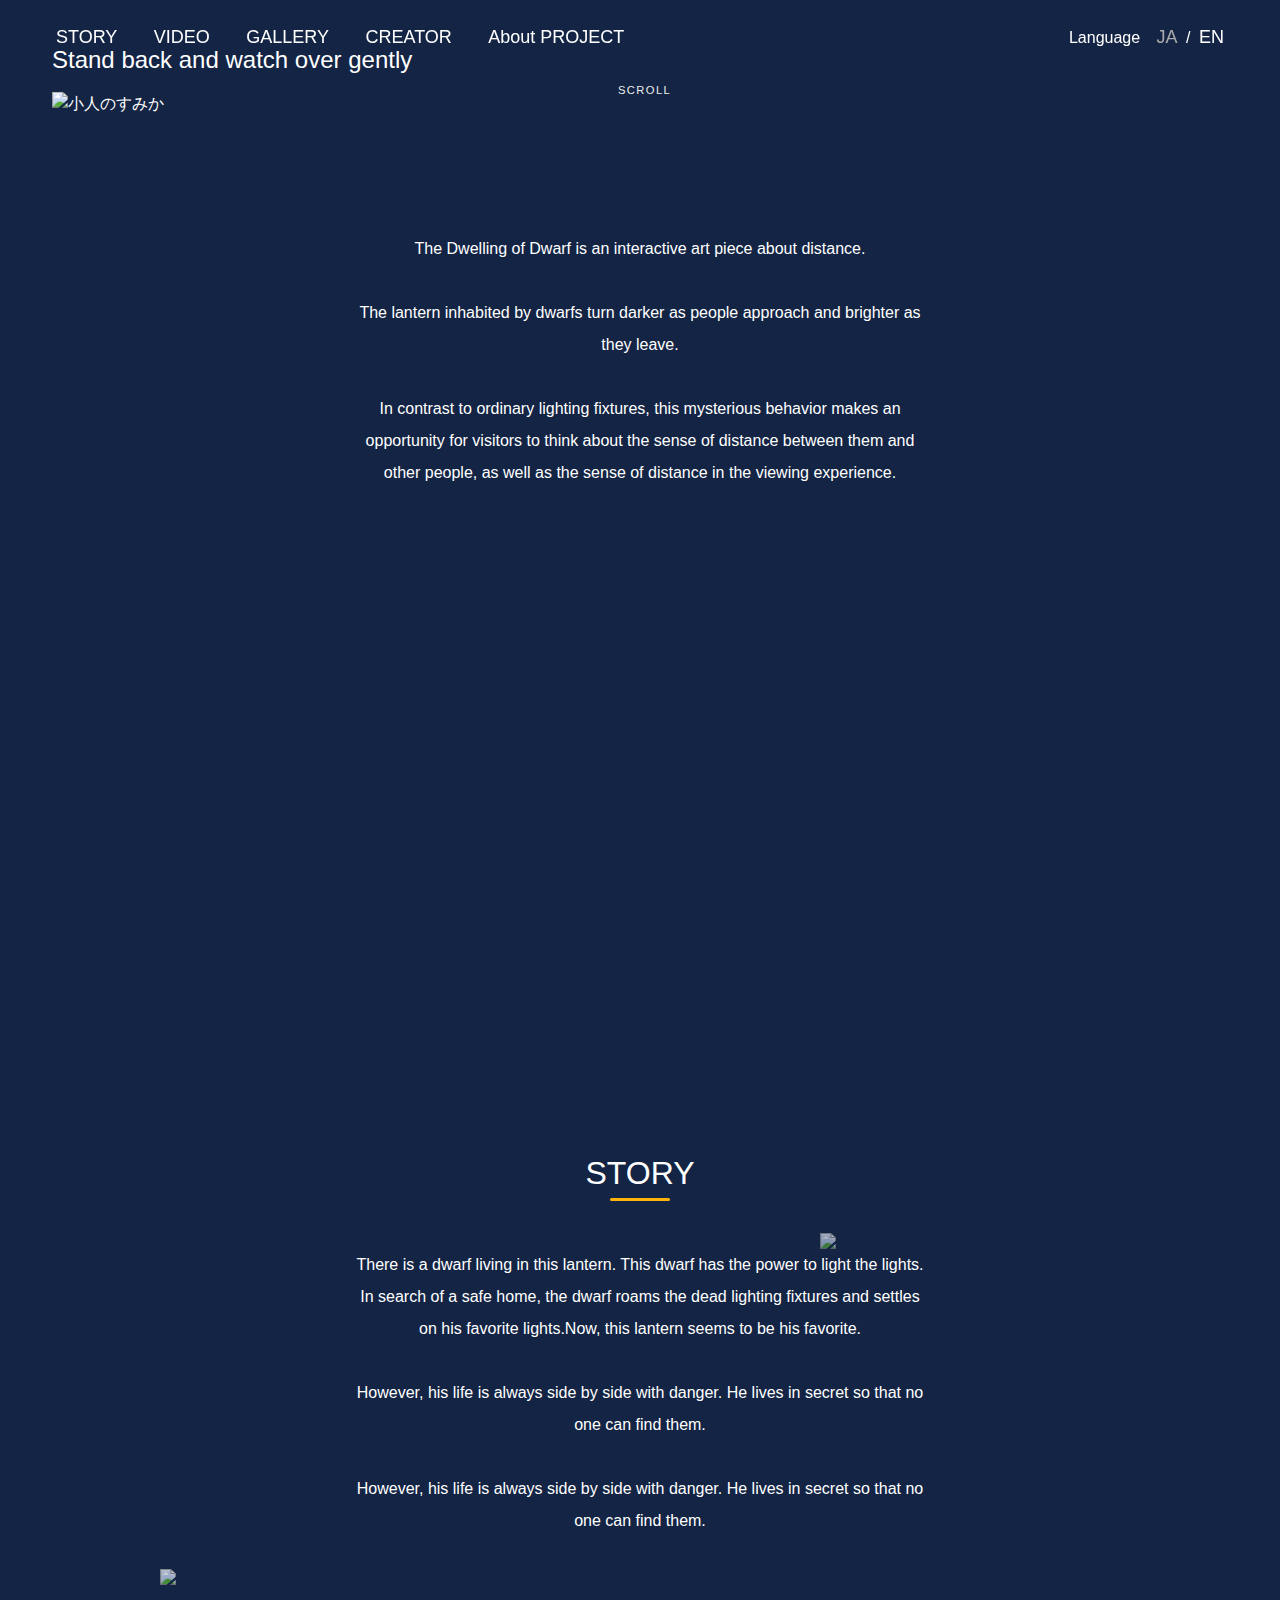
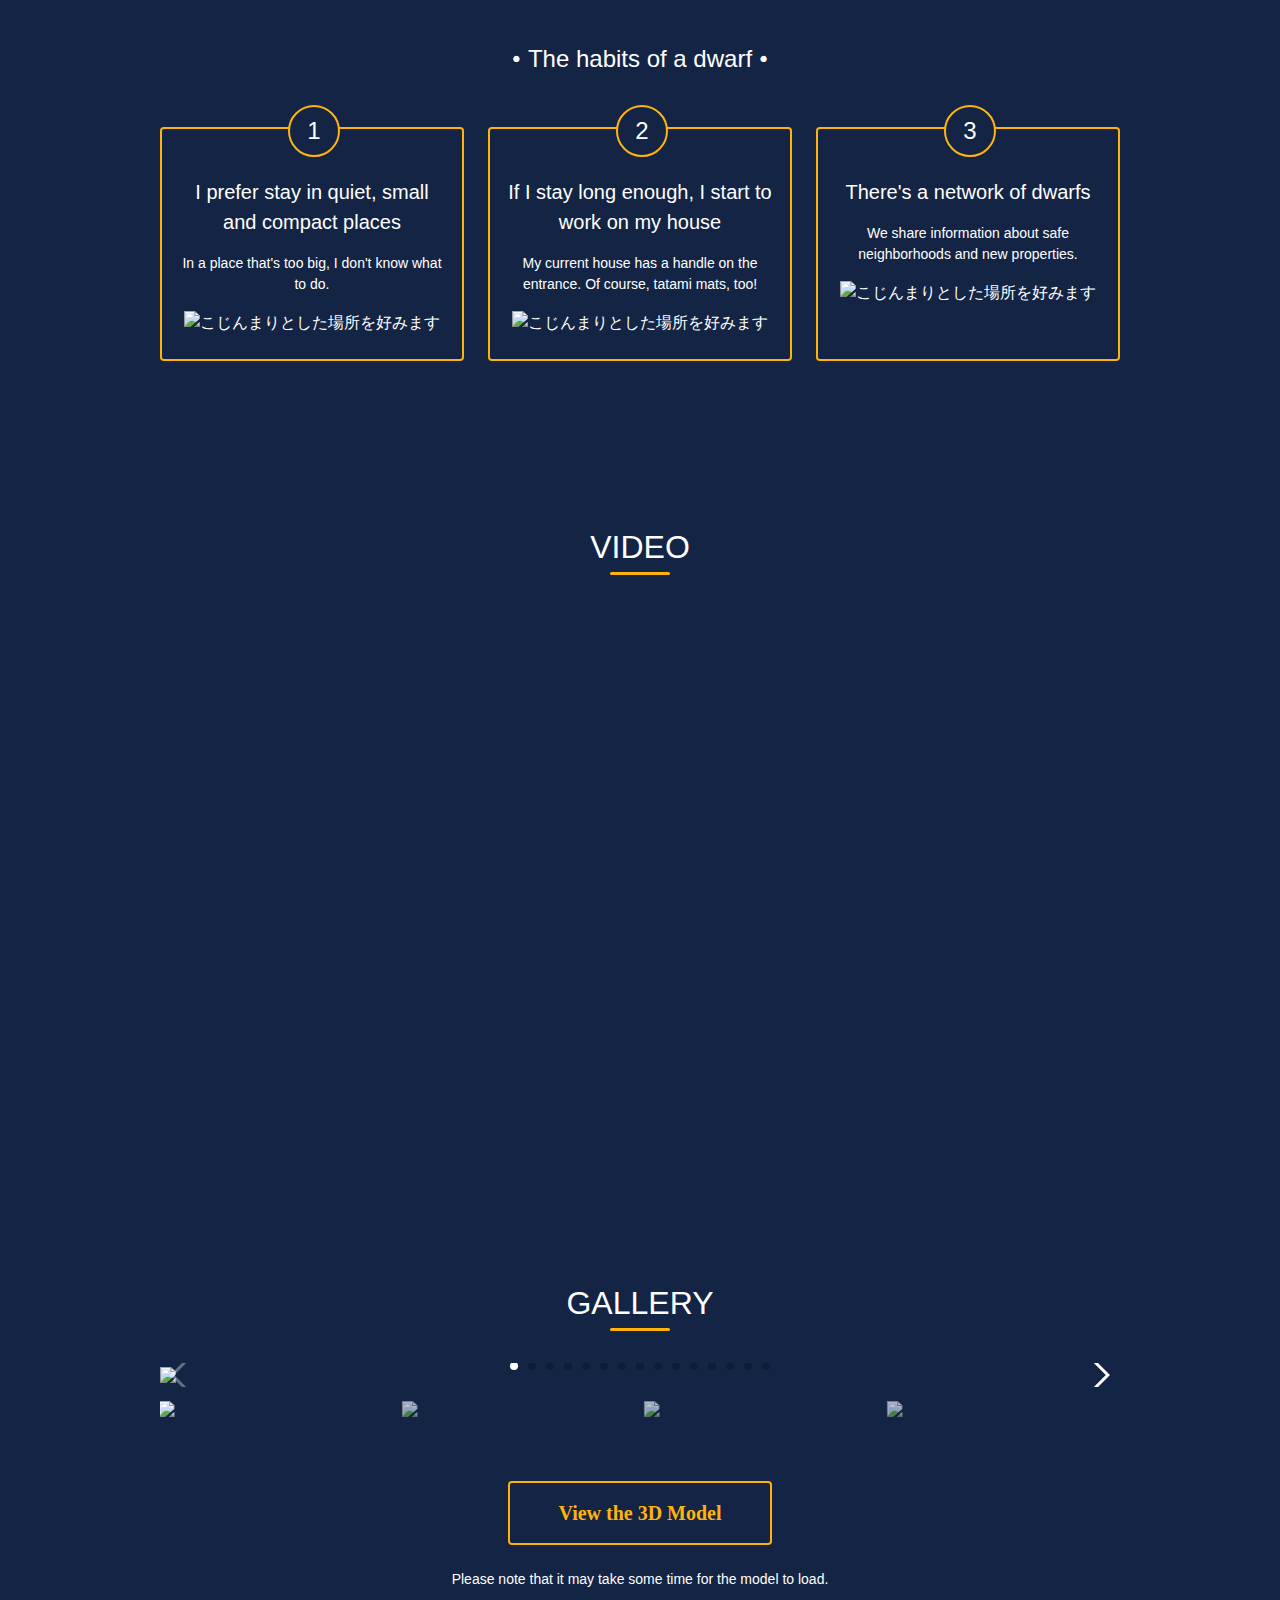
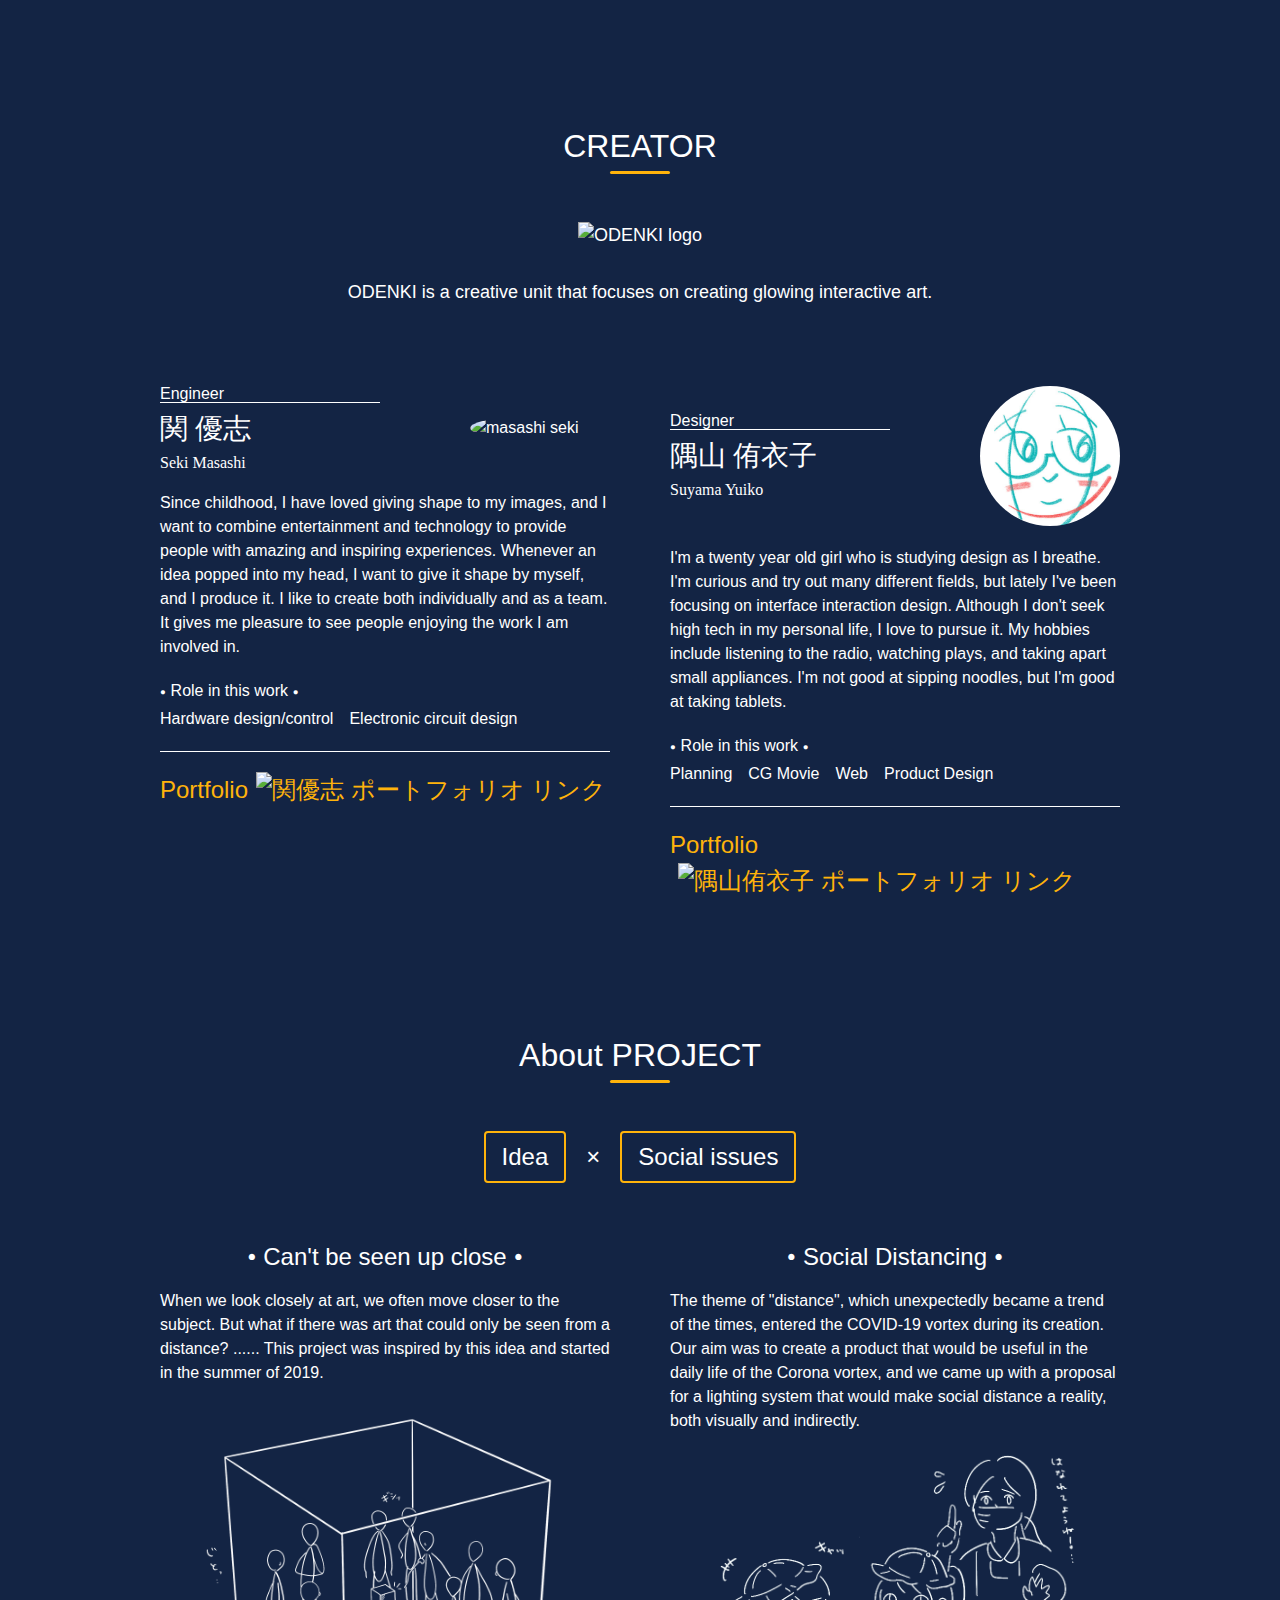
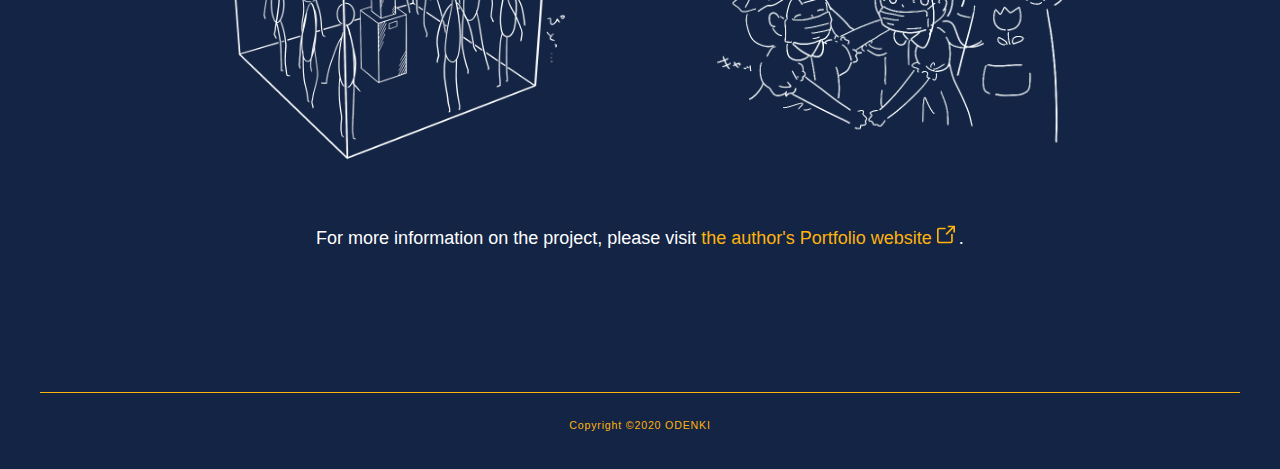
==== commit 7cdea839: "語彙の変更" ====
--- a/docs/index-en.html
+++ b/docs/index-en.html
@@ -381,7 +381,7 @@
         <section class="one-section">
             <h2><a class="section-title" name="project">About PROJECT</a></h2>
             <div class="theme">
-                <span class="box-text-en">Imagination</span><span class="cross">×</span><span class="box-text-en">Social
+                <span class="box-text-en">Idea</span><span class="cross">×</span><span class="box-text-en">Social
                     issues</span>
             </div>
             <div class="flexBox-creator">
@@ -391,8 +391,8 @@
 
                     <p class="statement-detail">
                         When we look closely at art, we often move closer to the subject. But what if there was art that
-                        could only be seen from a distance? ...... This project was launched in the summer of 2019,
-                        inspired by this fantasy.
+                        could only be seen from a distance? ...... This project was inspired by this idea and started in
+                        the summer of 2019.
                     </p>
                     <img src="./img/dwarf_idea_sound_wh.png" alt="小人のすみか ことの発端">
                 </section>
--- a/docs/styles/styles.css
+++ b/docs/styles/styles.css
@@ -57,7 +57,7 @@
   bottom: 0;*/
   min-width: 100%;
   min-height: 100%;
-  width: 100vw;
+  width: 100%;
   height: auto;
   z-index: -100;
   /*background: url('.,/img/dwarf_hero.jpg') no-repeat;*/
@@ -77,11 +77,6 @@
   padding:12px;
  }
 
- @media screen and (min-width: 1260px) {
-  .on-video{
-  left:calc(calc(100vw - 1200px)/2);
-  }
- }
 
 
 
@@ -165,7 +160,7 @@
 }
 
 .video-wrap{
- height: calc(100vw/16*9);
+ height: calc(100%/16*9);
  position: relative;
  /*background: linear-gradient(-45deg, rgba(0,0,0, 0.4),rgba(0,0,0, 0.6));*/
 }
@@ -294,6 +289,17 @@
   background-size: cover;
   background-repeat: no-repeat;
   height:480px;
+  position :relative;
+}
+
+.parallax-bg p {
+position:absolute;
+max-width:1200px;
+width:90%;
+text-align:right;
+top: 50%;
+margin:0;
+
 }
 .sp-fv-bg{
   background-image: url('../img/dwarf_hero_sp.jpg');
@@ -323,7 +329,7 @@
 right:0;
 top:0;
 max-width:300px;
-width:20vw;
+width:20%;
 width:300px;
 opacity: 0.75;
 }
@@ -645,11 +651,11 @@
 
     .slider-for img{
       max-width:960px;
-      width:100vw;
+      width:100%;
     }
     .slider-nav img{
 max-width:130px;
-      width:12vw;
+      width:12%;
     }
 
 
@@ -843,6 +849,26 @@
   margin-bottom:16px;
 }
 
+
+@media screen and (min-width: 1260px) {
+  .on-video{
+  left:calc(calc(100% - 1200px)/2);
+  }
+  .parallax-bg{
+align-items: center;
+vertical-align: center;
+  }
+.parallax-bg p{
+position:absolute;
+display:block;
+width:1200px;
+margin:0 calc(calc(100% - 1200px)/2);
+text-align:right;
+top: 50%;
+
+}
+ }
+
 @media screen and (min-width: 400px) and (max-width:992px) {
   .flex-two-item{
     width:46%;
@@ -933,6 +959,15 @@
     }
 
     @media screen and (max-width: 640px) {
+
+        .parallax-bg p{
+        position:absolute;
+        left: 50%;
+        -ms-transform: translate(-50%,-50%);
+-webkit-transform: translate(-50%,-50%);
+transform: translate(-50%,-50%);
+        text-align: center;
+        }
 
       a.section-title {
    
@@ -1044,14 +1079,14 @@
       }
     
       .hero img{
-        left:20vw;
-       width:60vw;
+        left:20%;
+       width:60%;
        max-width:360px;
-       min-width:30vw;
+       min-width:30%;
       }
       
       .hero h3{
-        left:20vw;
+        left:20%;
       font-size:16px;
       text-align:center;
       }
--- a/docs/styles/header.css
+++ b/docs/styles/header.css
@@ -329,10 +329,13 @@
     transform: translateY(556px);
   }
 
-  li.language {
-    border-bottom:1px solid rgba(255,255,255,0.5);
+  #global-nav ul li.language {
+
     text-align: center;
-    margin-bottom:12px;
+}
+#global-nav ul.langu-menu{
+padding-bottom:12px;
+border-bottom:1px solid rgba(255,255,255,0.5);
 }
 
 #head_wrap .current-menu-item{
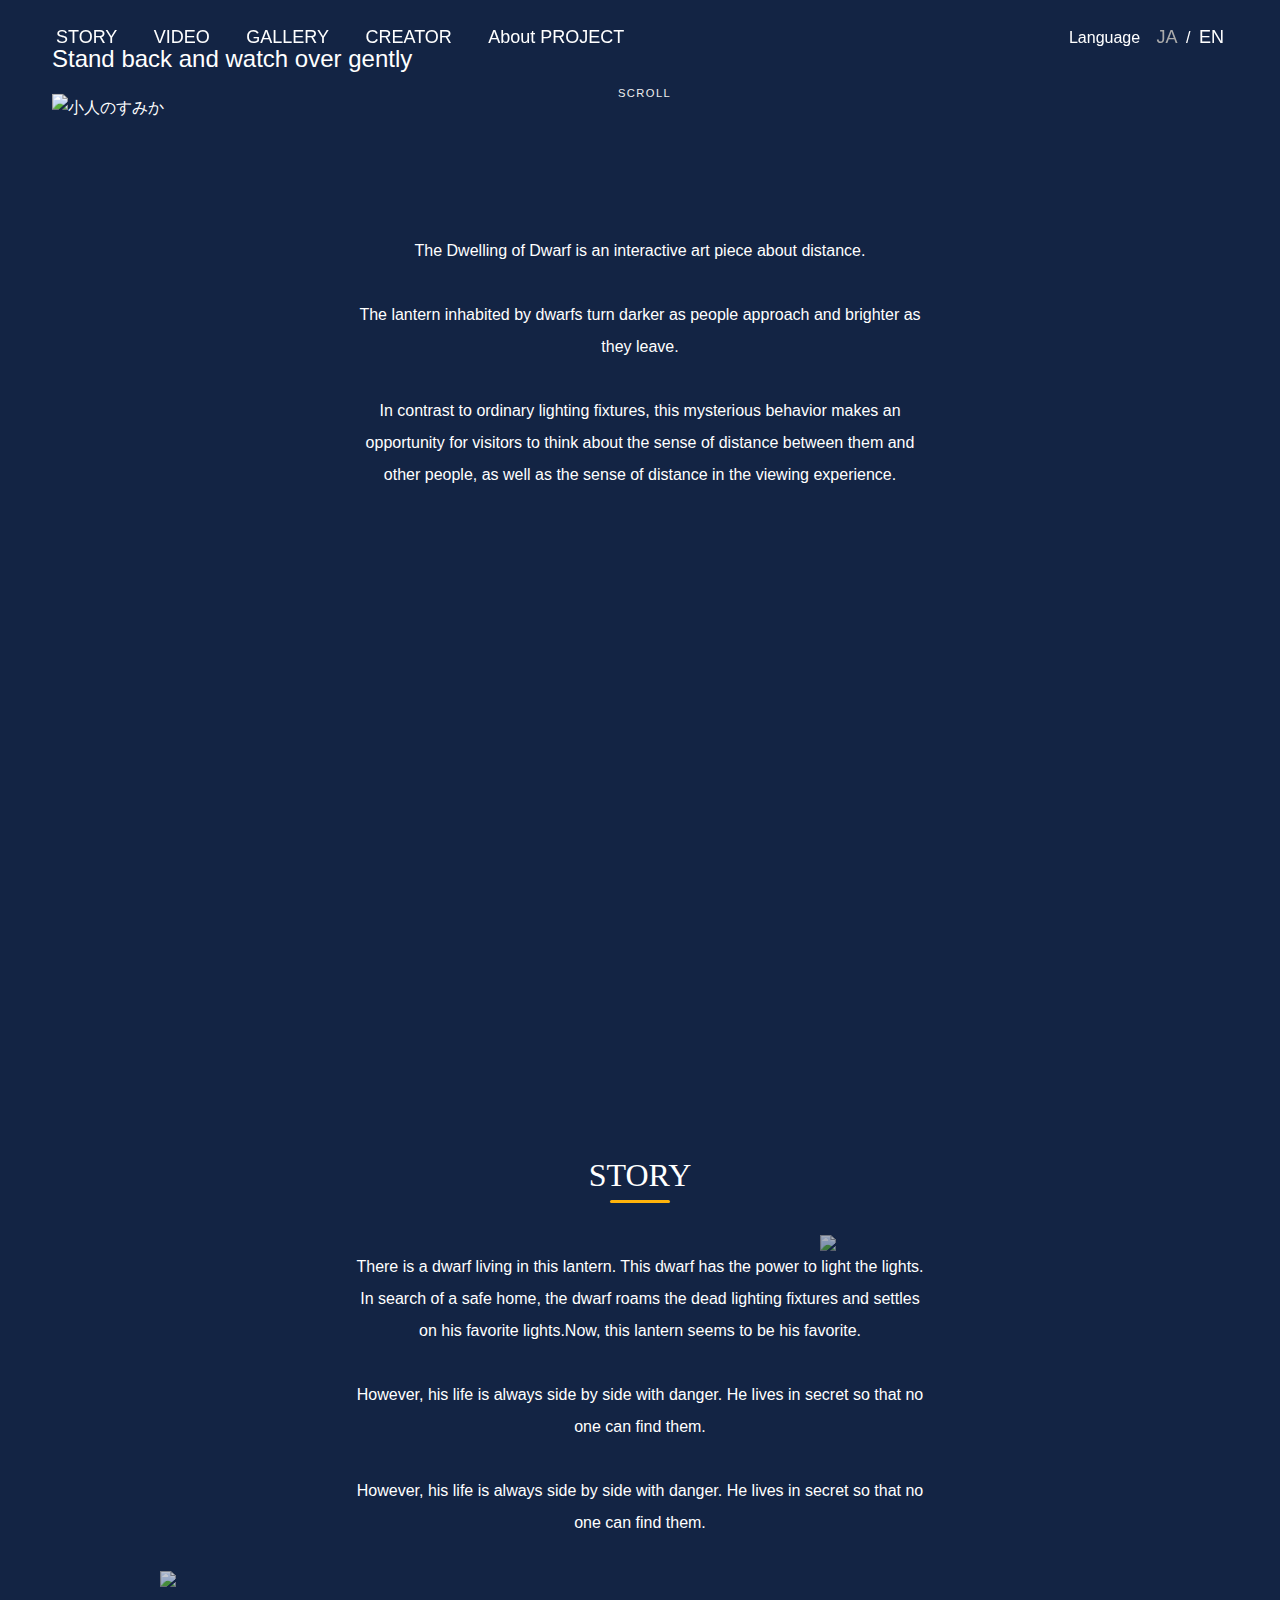
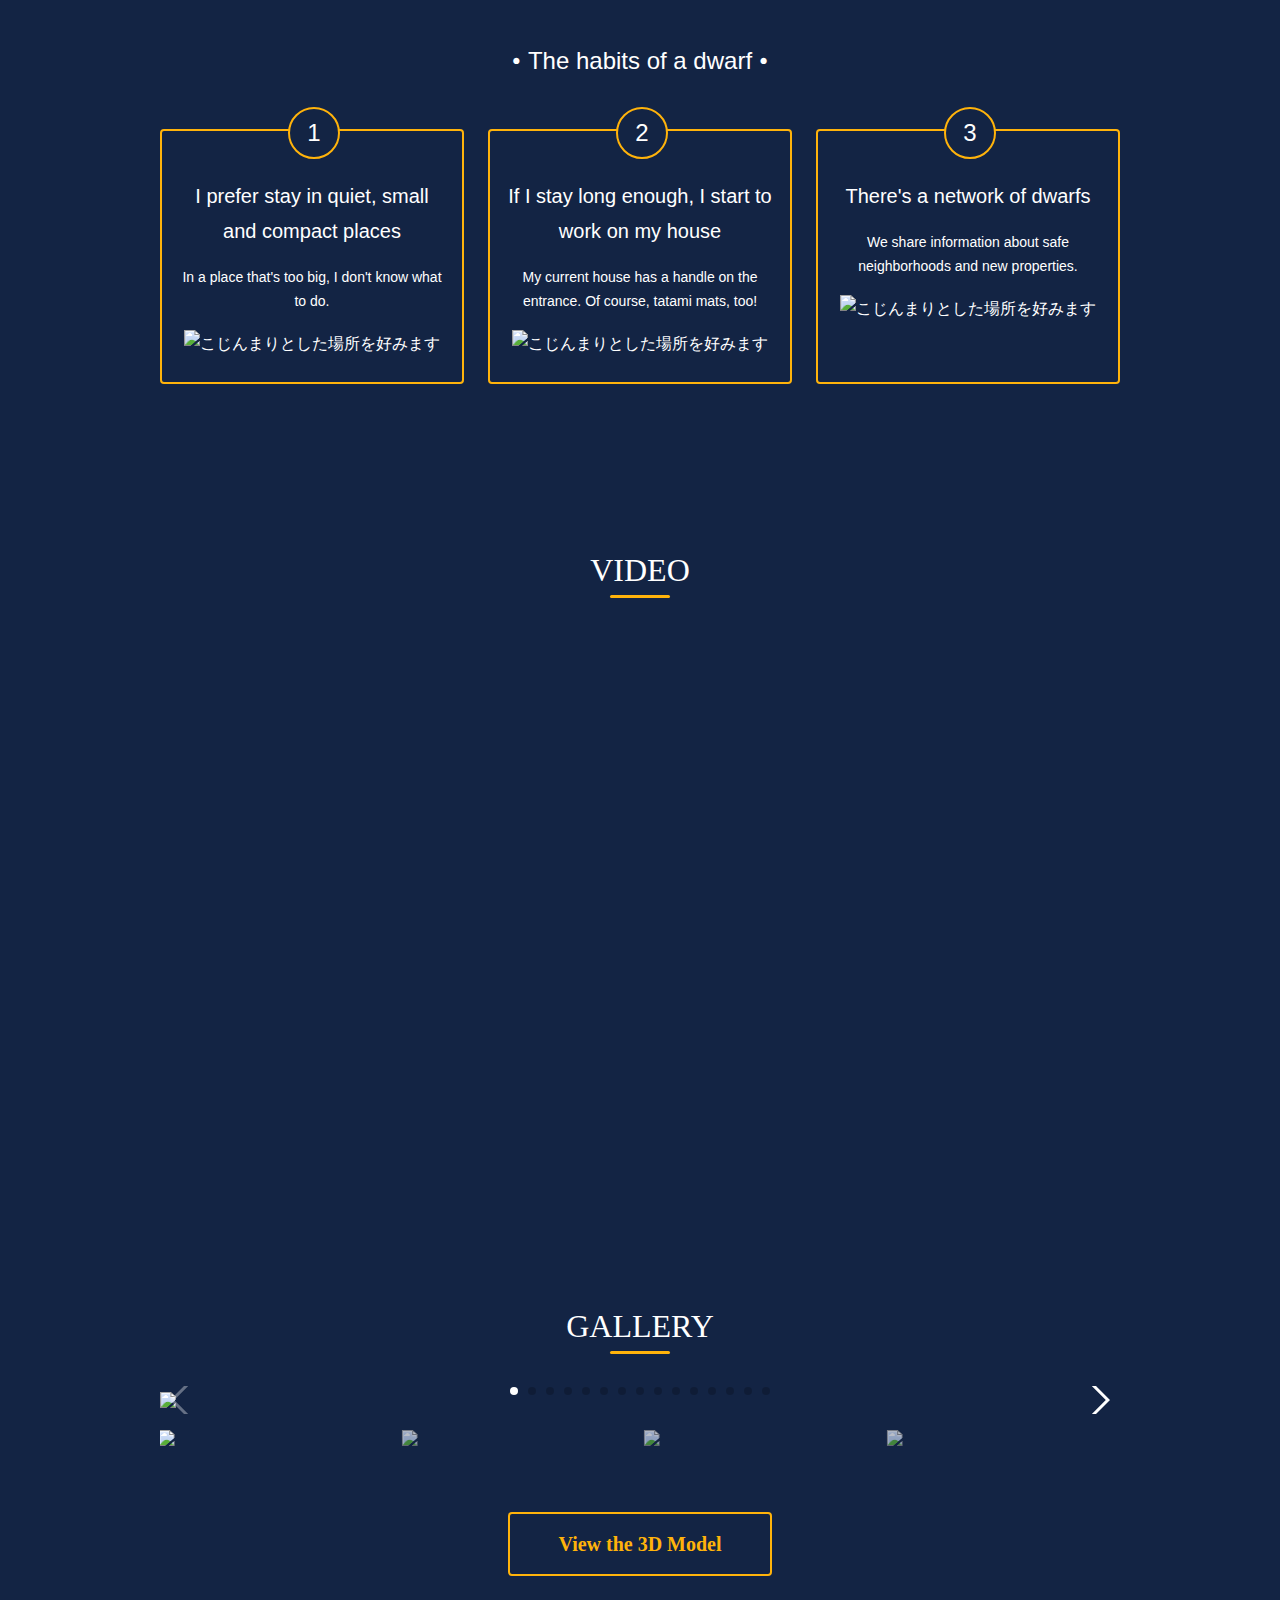
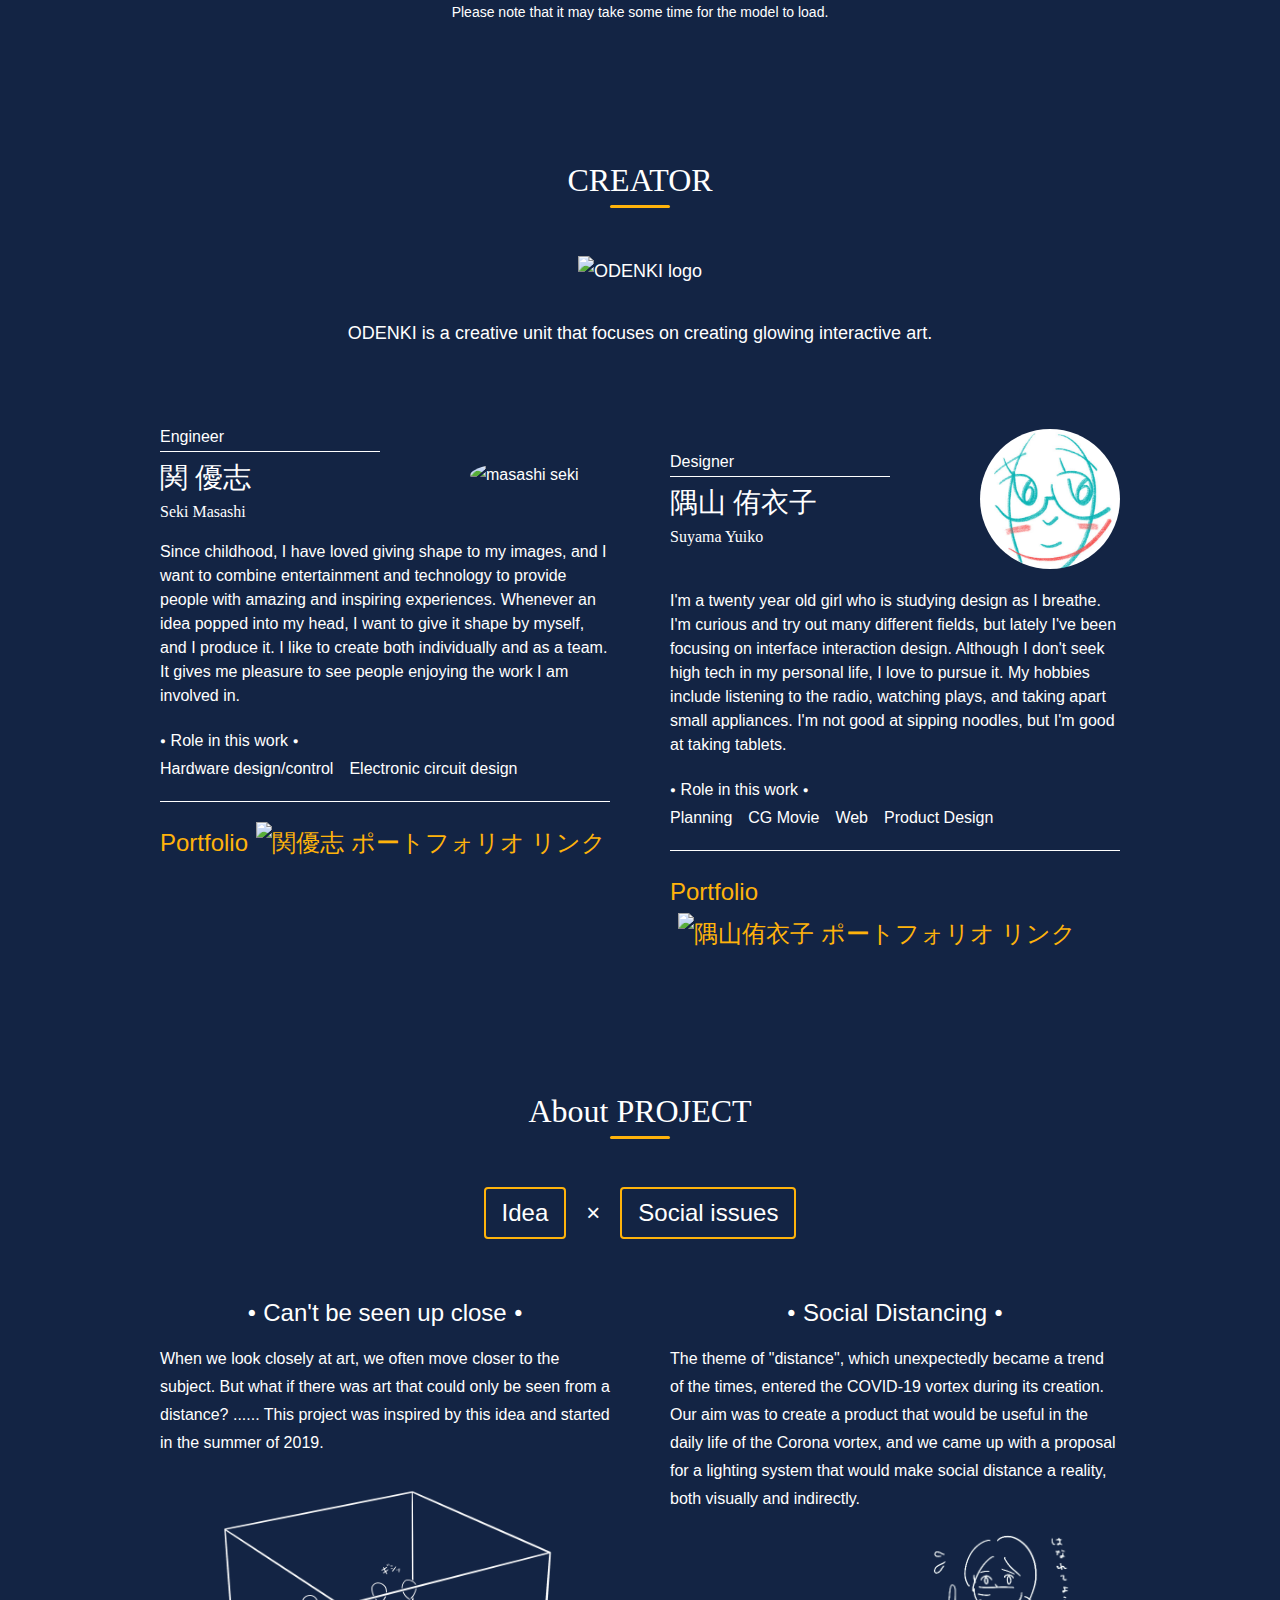
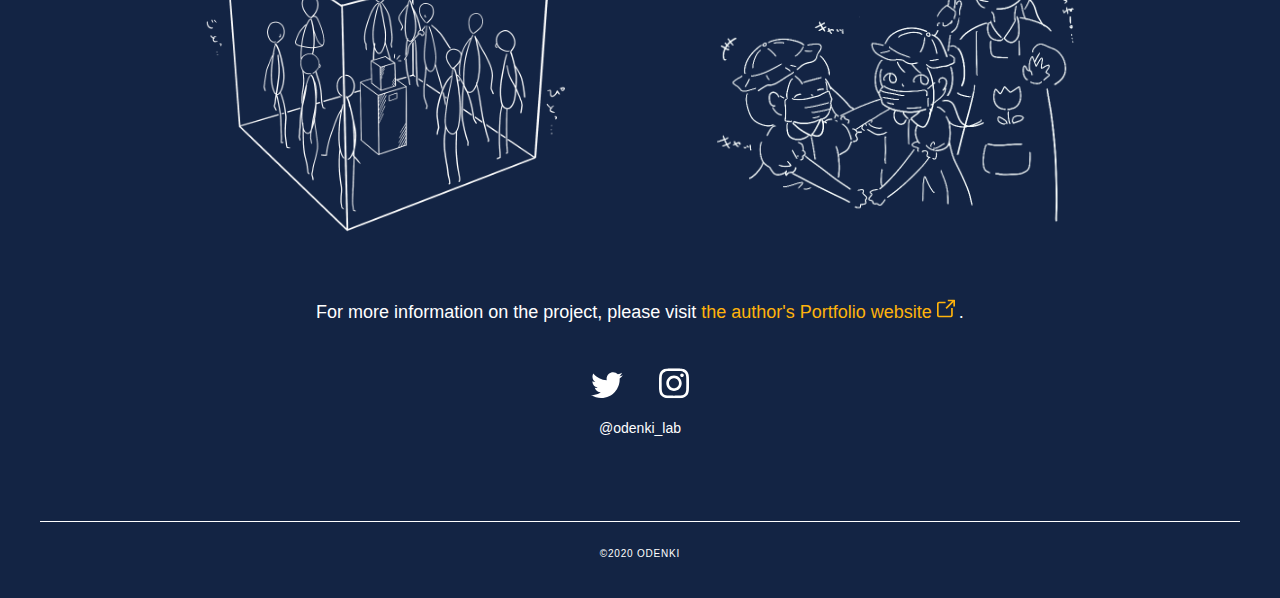
==== commit b83a2450: "英語版のフッター周りを修正" ====
--- a/docs/index-en.html
+++ b/docs/index-en.html
@@ -420,33 +420,30 @@
                 </div>
             </div>
 
-        </section>
-
+            <div class="sns-icons">
+                <a href="https://twitter.com/odenki_lab" target="_blank"><img src="./img/twitter_32.svg"
+                        alt="Twitter"></a>
+                <a href="https://www.instagram.com/odenki_lab/" target="_blank"><img src="./img/instagram_30.svg"
+                        alt="Instagram"></a>
+                <p>@odenki_lab</p>
+            </div>
+
+        </section>
 
 
 
     </main>
-    <!--
-  <div class="follow-twitter">
-    <a href="https://twitter.com/odenki_lab?ref_src=twsrc%5Etfw" class="twitter-follow-button"
-      data-show-count="false">Follow @odenki_lab</a>
-    <script async src="https://platform.twitter.com/widgets.js" charset="utf-8"></script>
-  </div>-->
+
 
     <footer>
-        <p>Copyright ©2020 ODENKI</p>
+        <p>©2020 ODENKI</p>
     </footer>
 
 
     <!--topに戻る-->
     <div id="js-scroll-fadein" class="js-scroll-fadein arrow">
-        <div class="sns-icons">
-            <a href="https://twitter.com/mt_sumikko" target="_blank"><img src="./img/twitter_32.svg" alt="Twitter"></a>
-            <a href="https://www.instagram.com/mt_sumikko/" target="_blank"><img src="./img/instagram_30.svg"
-                    alt="Instagram"></a>
-        </div>
+
         <img id="view" src="./img/to-top.svg" width=32px height=auto>
-
     </div>
     <script src="js/index.js"></script>
     <!--読み込み最後じゃないと失敗するっぽい-->
--- a/docs/styles/styles.css
+++ b/docs/styles/styles.css
@@ -196,6 +196,7 @@
    a.section-title {
     position: relative;
        font-weight: 400;
+       font-family: "A1 Gothic R";
       /* letter-spacing:0.07em;*/
        font-size: 2rem;
        color: #FFF;
@@ -256,7 +257,7 @@
   color: #FFF;
   margin: 0px auto;
   font-family: /*'Source Code Pro',*/"A1 Gothic L","Hiragino Kaku Gothic ProN", "ヒラギノ角ゴ ProN W3","遊ゴシック",sans-serif;
-line-height:1.5;
+line-height:1.75;
  
   }
   a{
@@ -342,9 +343,12 @@
 opacity: 0.75;
 }
  
+.one-section:last-child{
+  margin-bottom:0;
+}
   
   footer {
-    border-top: 1px solid #FFB30B;
+    border-top: 1px solid #fff;
      position: relative;
     /* display: table;*/
     max-width:1200px;
@@ -354,13 +358,13 @@
      text-align: center;
      line-height: 1.5em;
      letter-spacing: 0.8px;
-     margin: 140px auto 32px auto;
+     margin: 80px auto 32px auto;
      padding: 20px 0 0 0;
     }
  
      footer p {
-       font-size:8pt; 
-       color:#FFB30B;
+       font-size:0.625rem; 
+       color:#fff;
       }
      footer a {
        text-decoration: none; 
@@ -761,6 +765,7 @@
 }
 
 p.job-title{
+  padding-bottom:6px;
 margin-bottom:12px;
 font-size:1rem;
 border-bottom:solid 1px #fff;
@@ -827,7 +832,7 @@
 }
 
 div.to-detail{
-  margin-top:60px;
+  margin:60px auto 40px auto;
   text-align: center;
   font-size:1.125rem;
   width:100%;
@@ -842,11 +847,15 @@
 }
 .sns-icons{
   margin-bottom:24px;
+  text-align: center;
 }
 .sns-icons a{
   text-align: center;
-  display:block;
-  margin-bottom:16px;
+  margin:0 16px;
+}
+.sns-icons p{
+  margin-top:8px;
+  font-size:0.875rem;
 }
 
 
@@ -967,6 +976,7 @@
 -webkit-transform: translate(-50%,-50%);
 transform: translate(-50%,-50%);
         text-align: center;
+        font-size:0.875rem;
         }
 
       a.section-title {
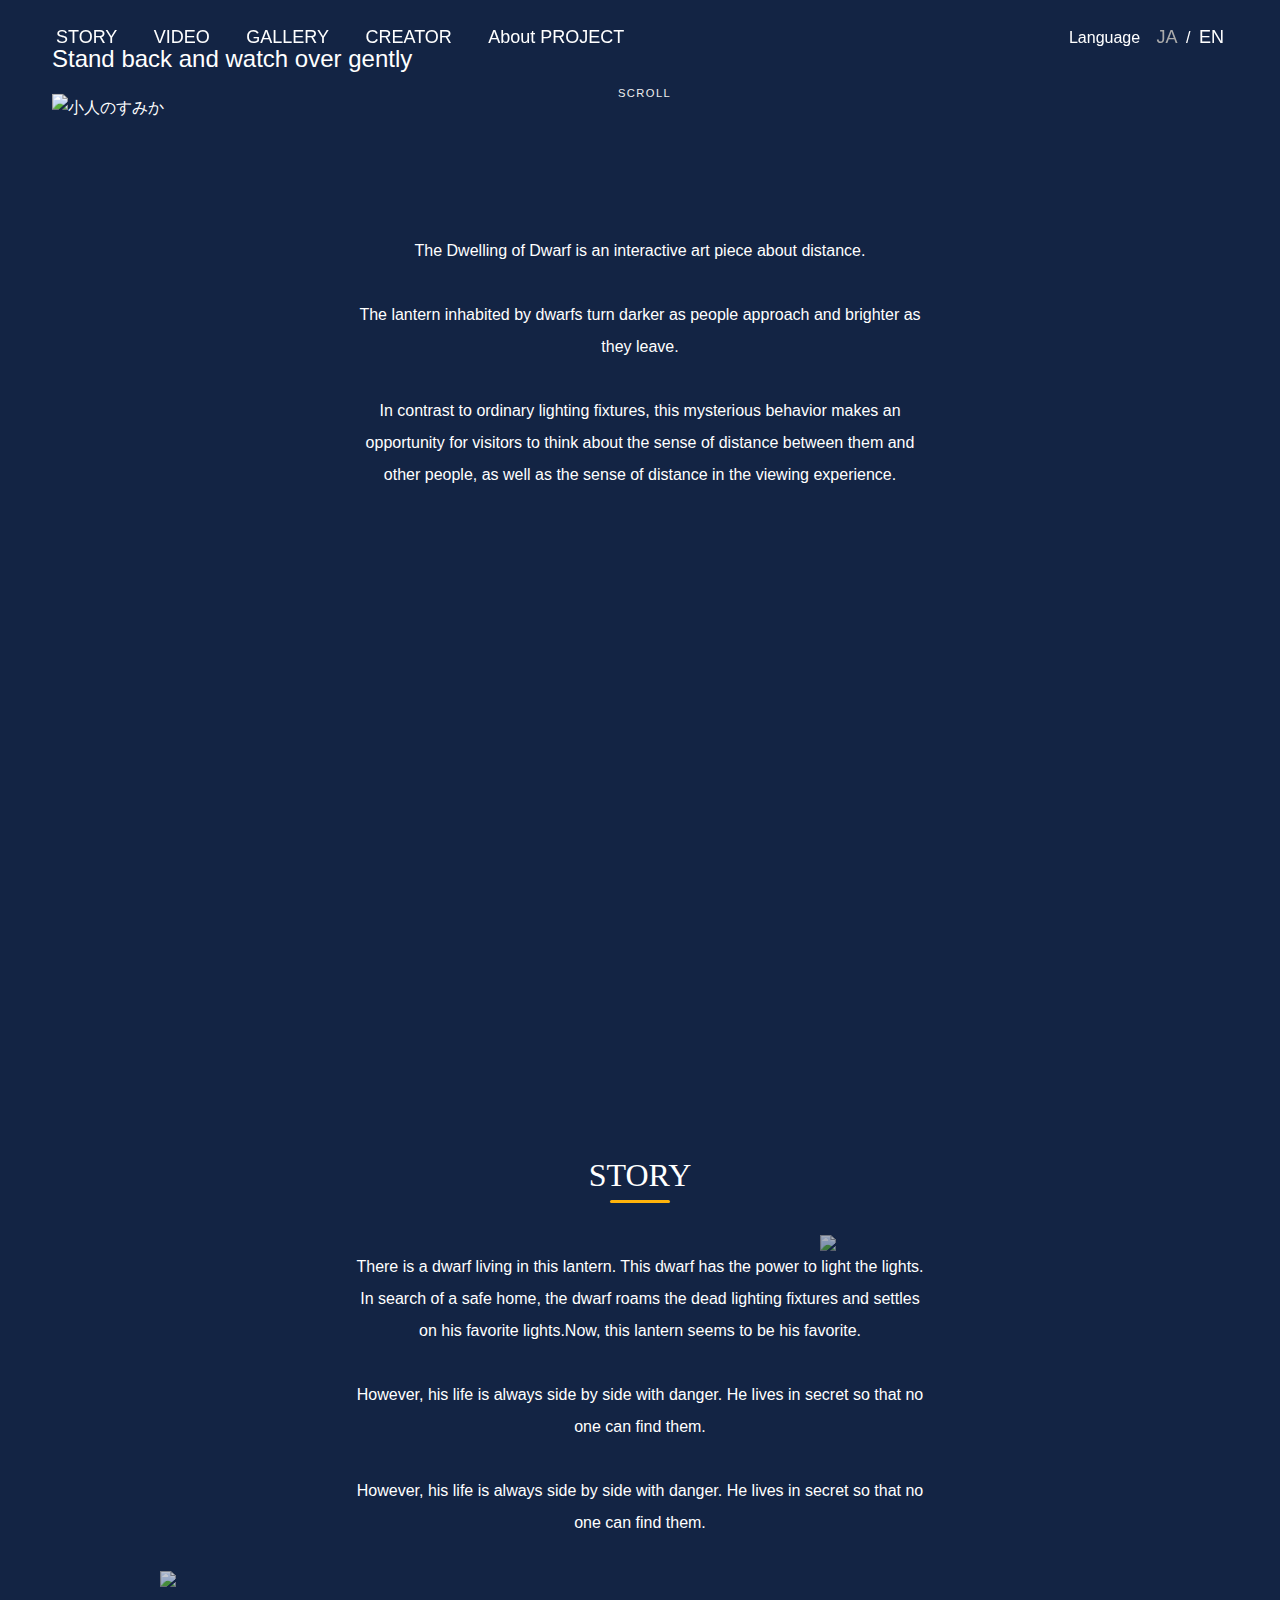
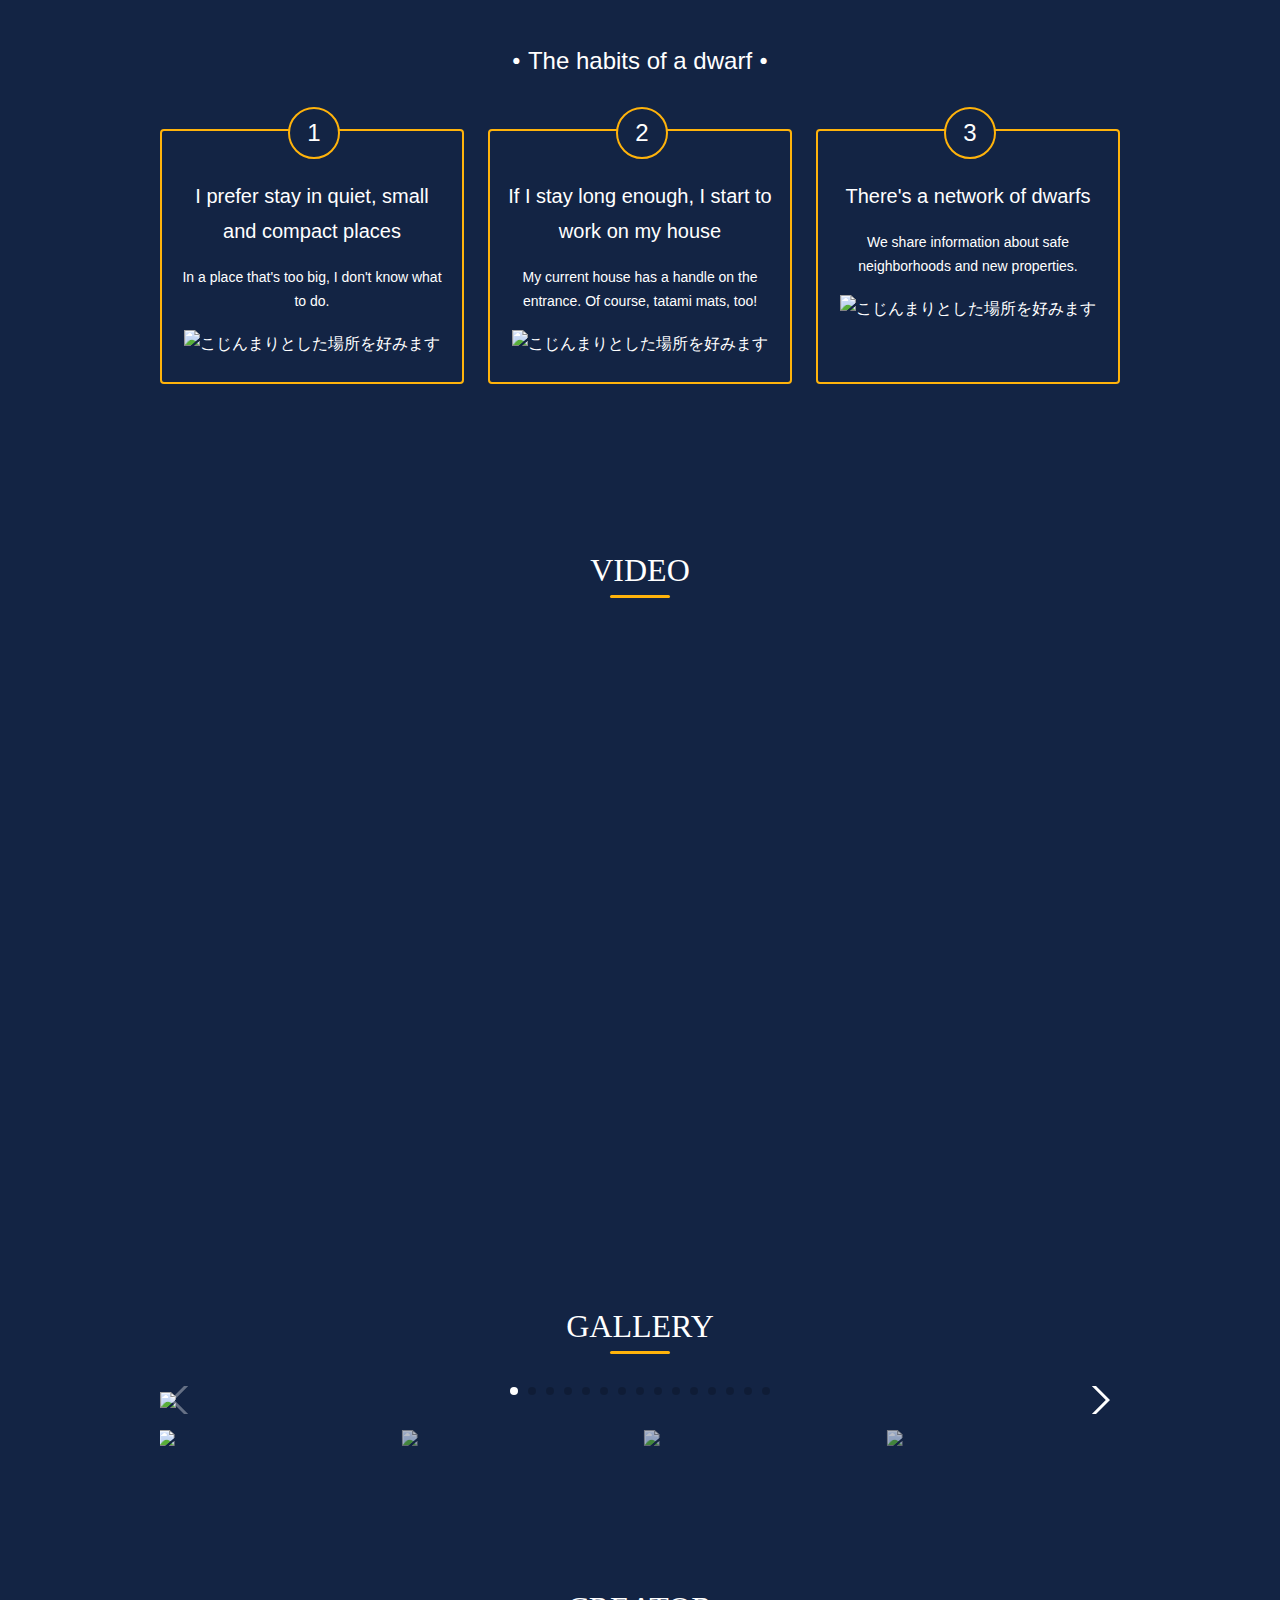
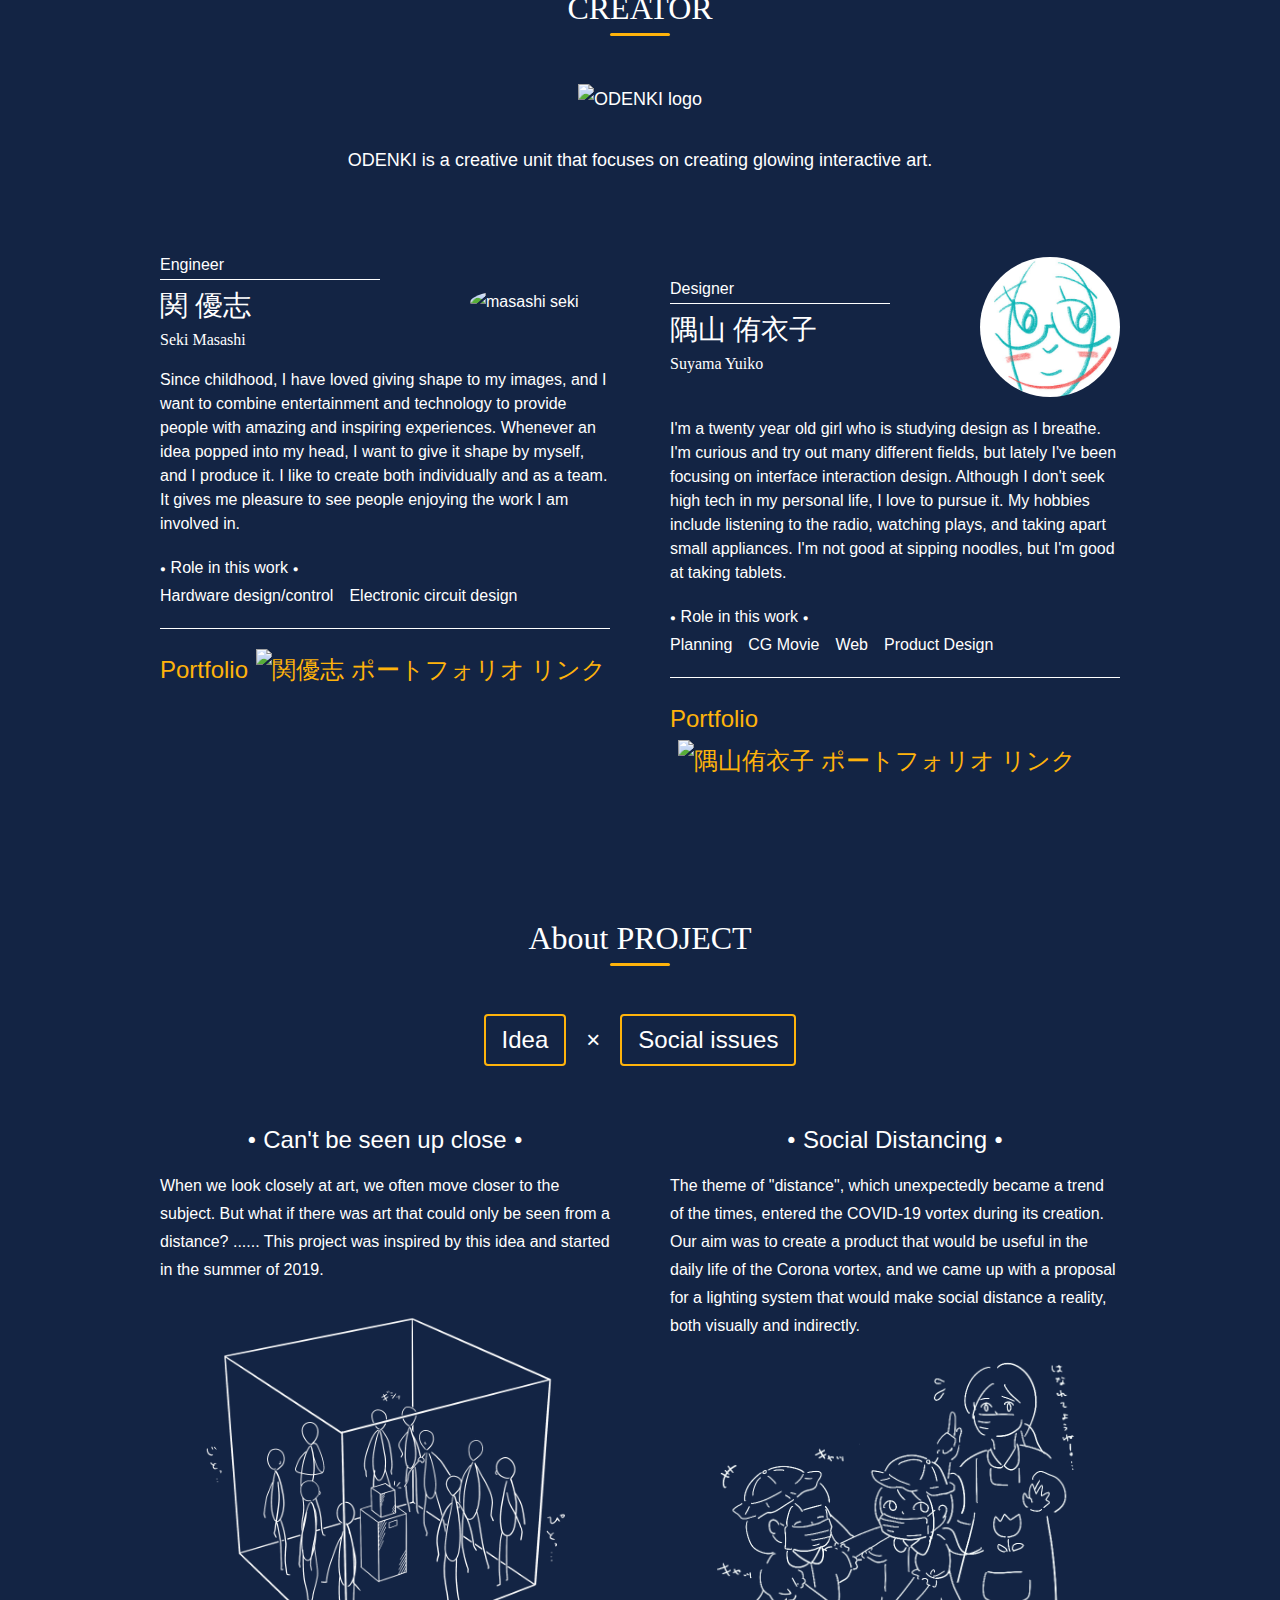
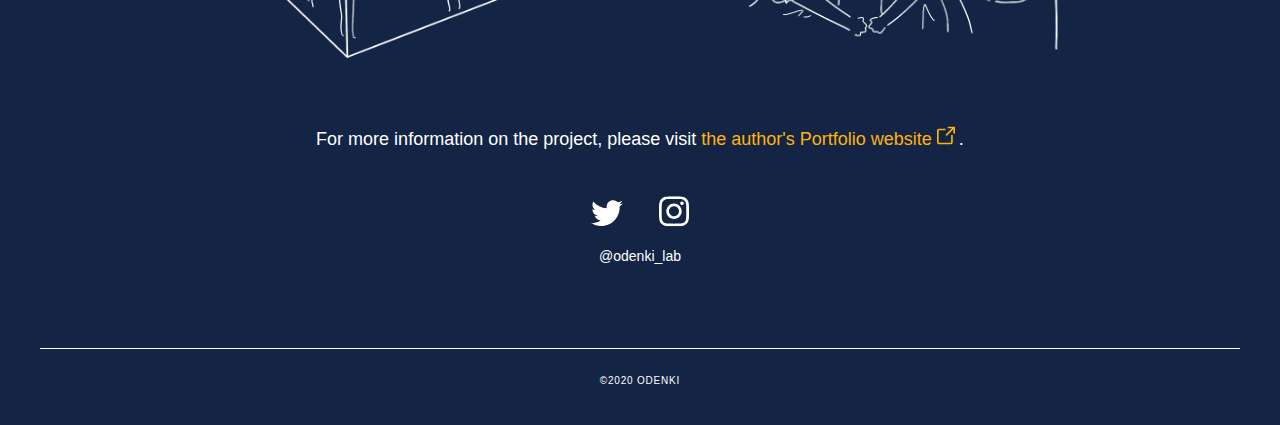
==== commit db73ea7f: "delete 3D viewer" ====
--- a/docs/index-en.html
+++ b/docs/index-en.html
@@ -291,10 +291,7 @@
 
 
 
-            <div class="model-link">
-                <a class="btn-border" href="./3dviewer/model.html">View the 3D Model</a>
-                <p>Please note that it may take some time for the model to load.</p>
-            </div>
+
 
         </section>
 
